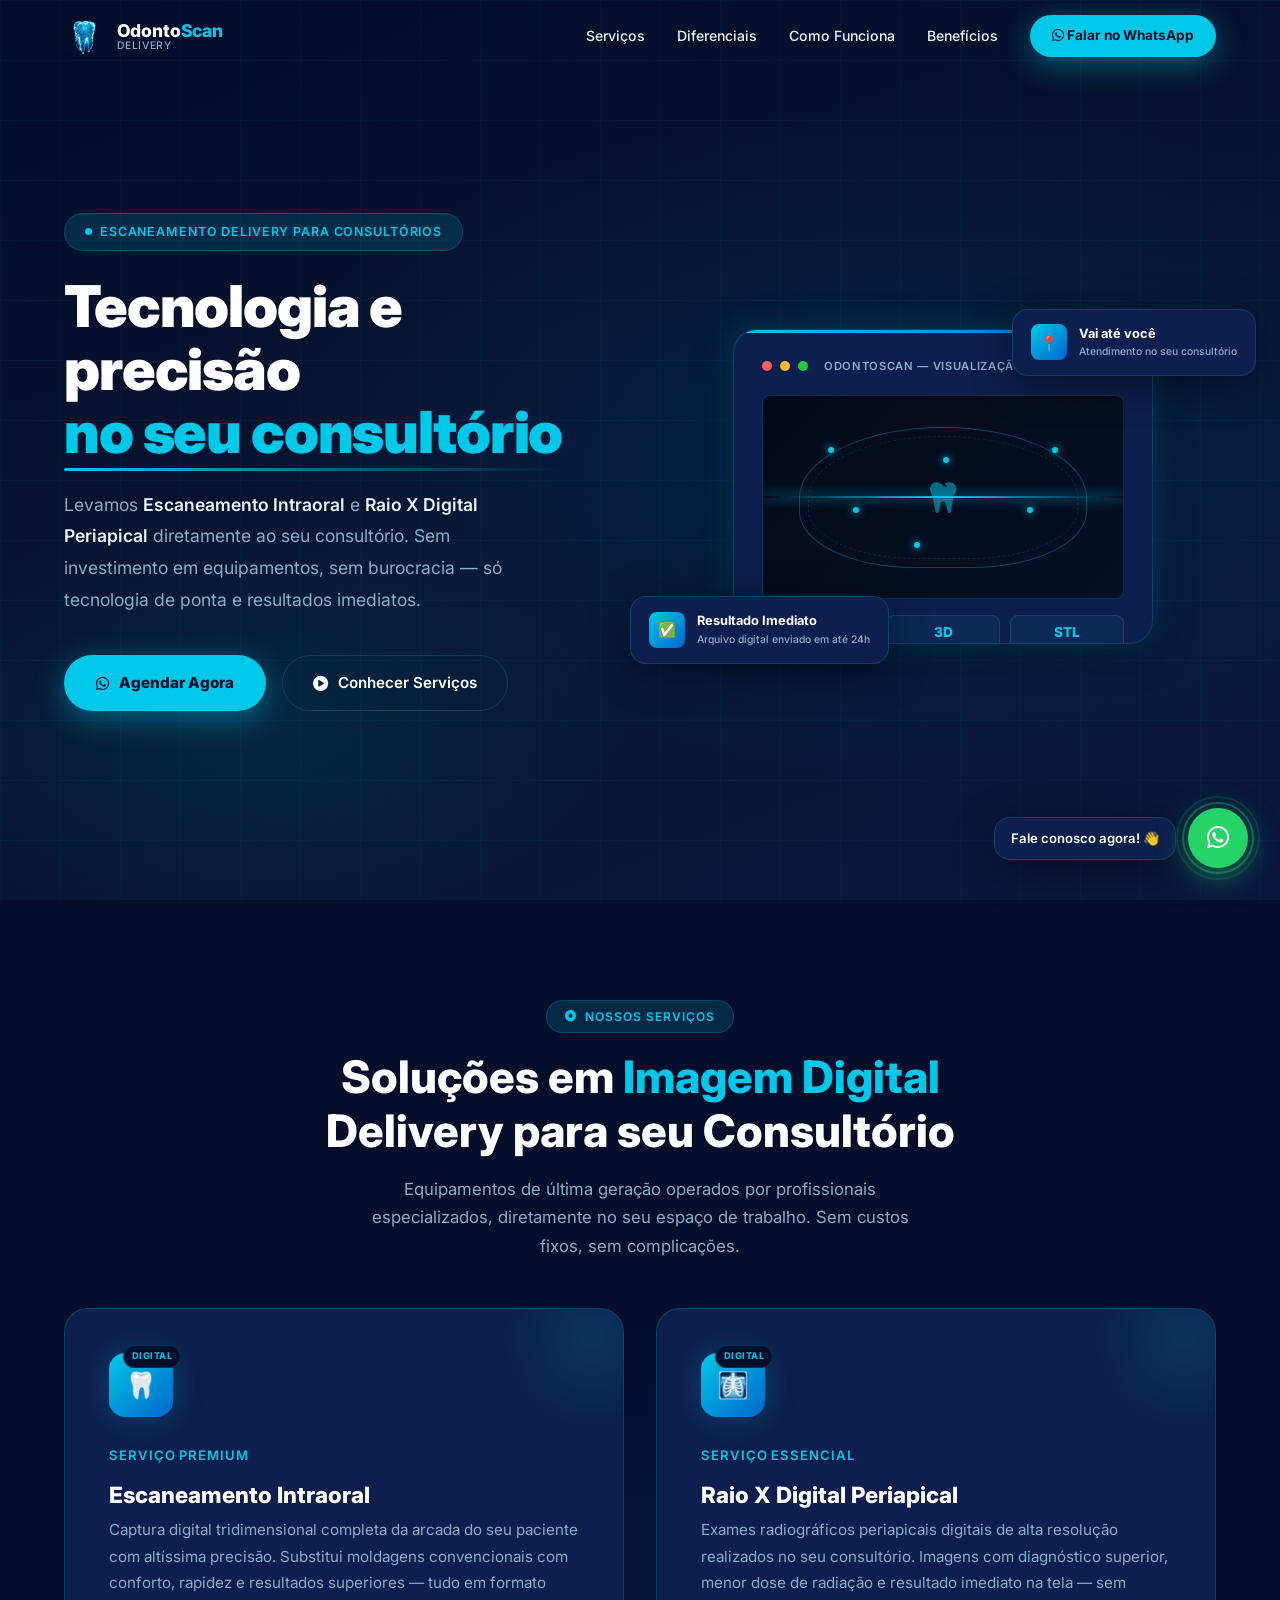
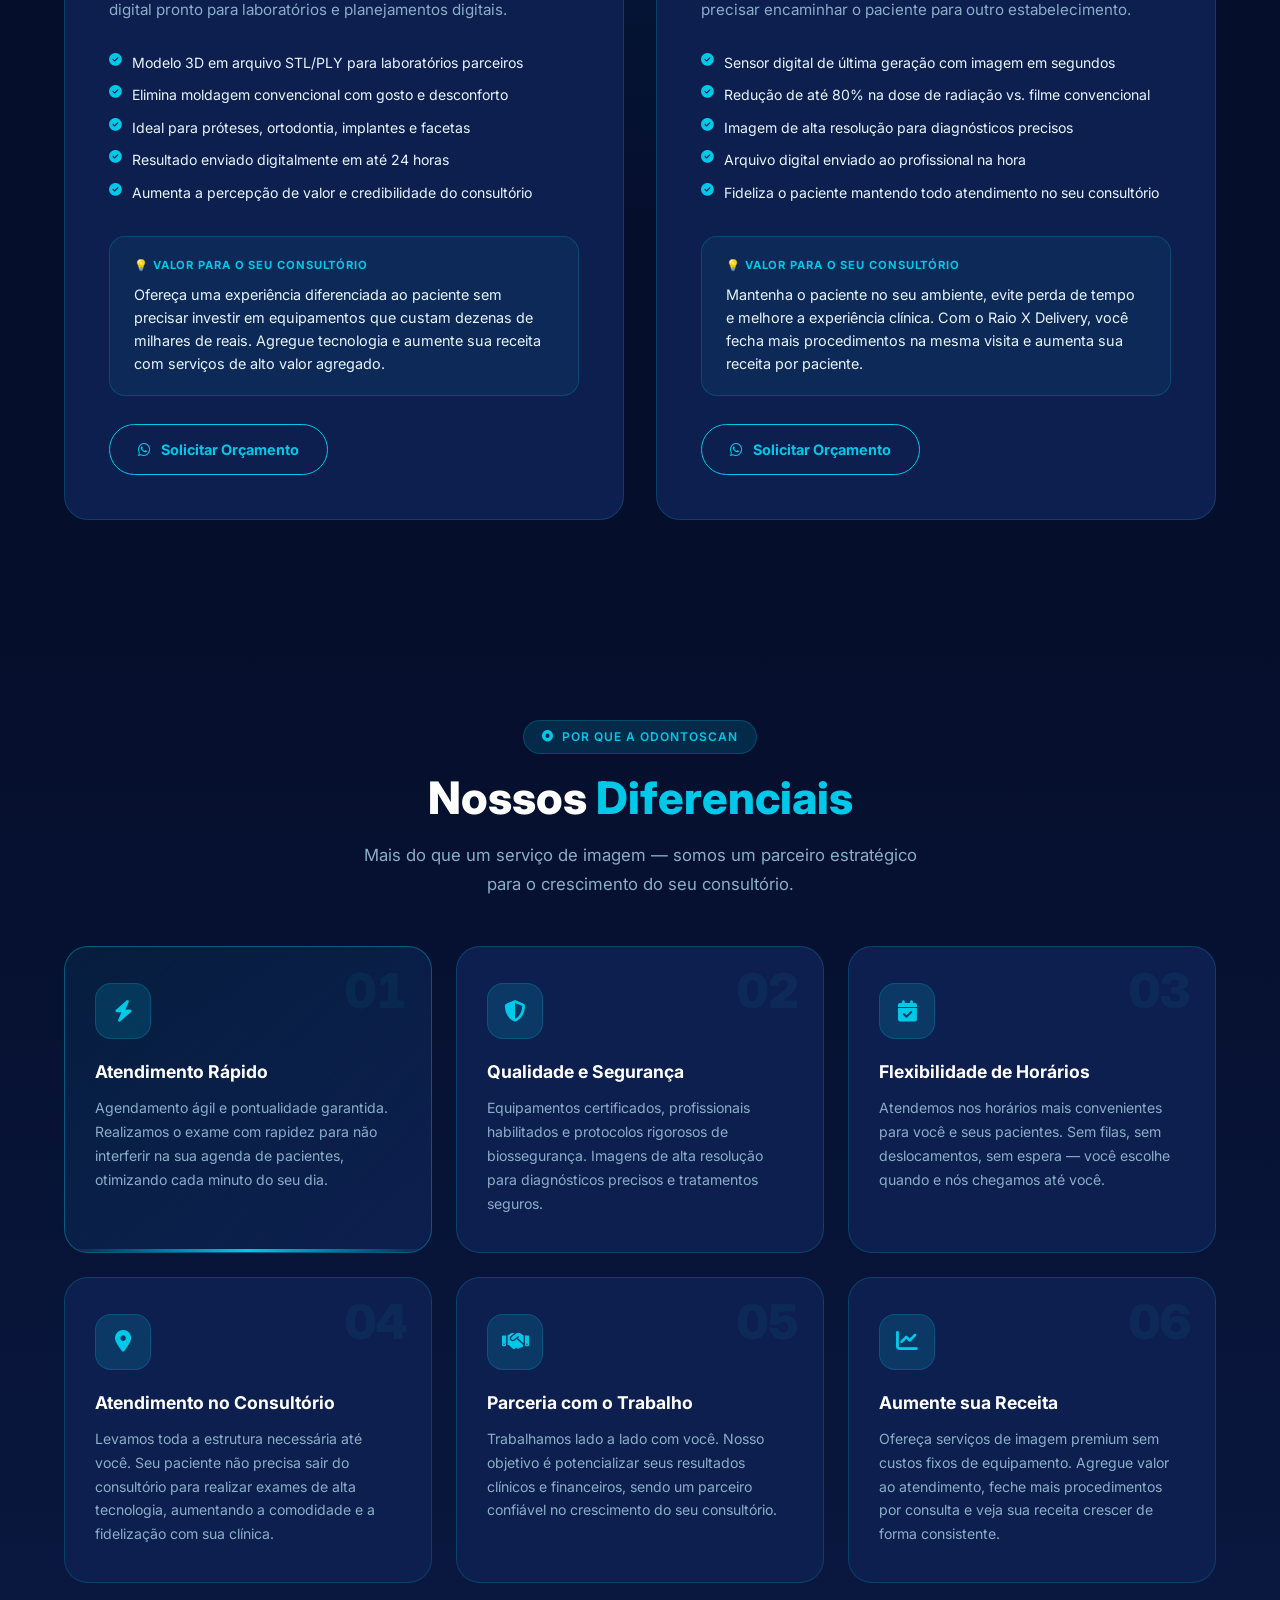
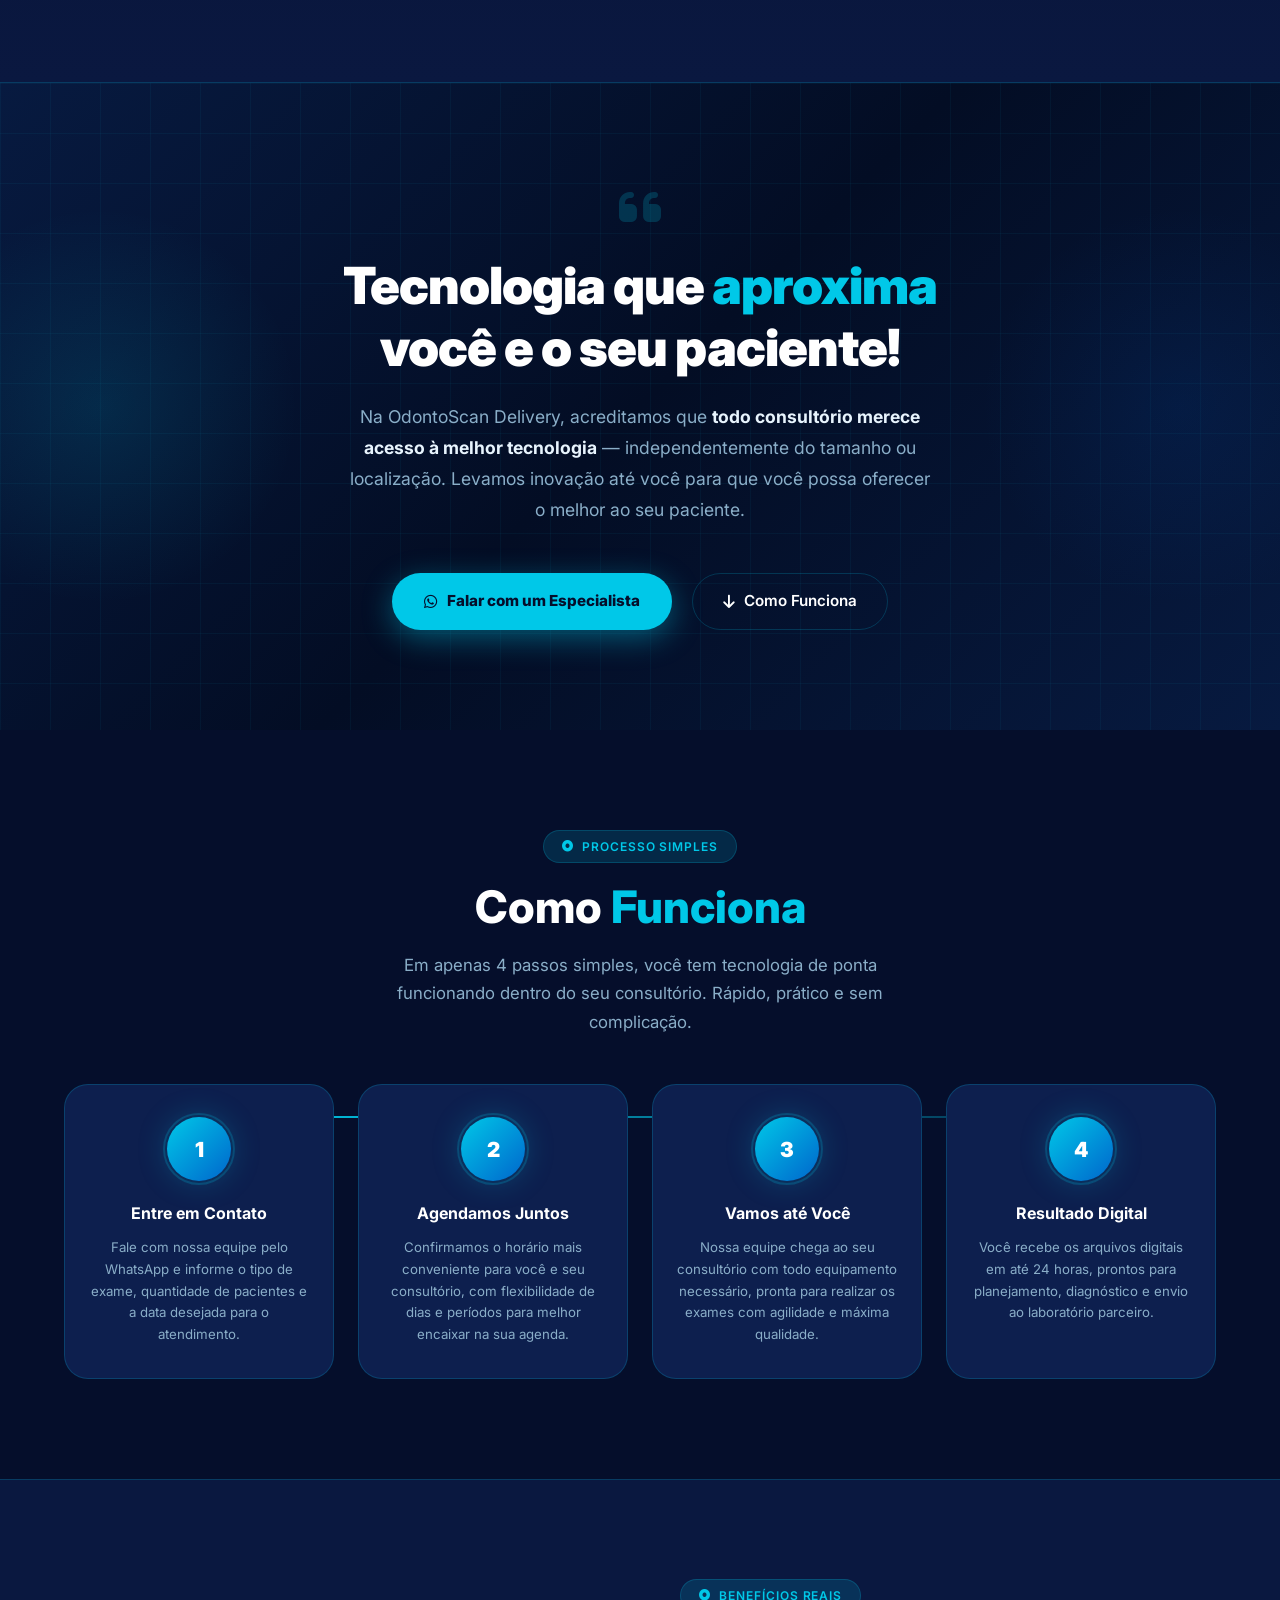
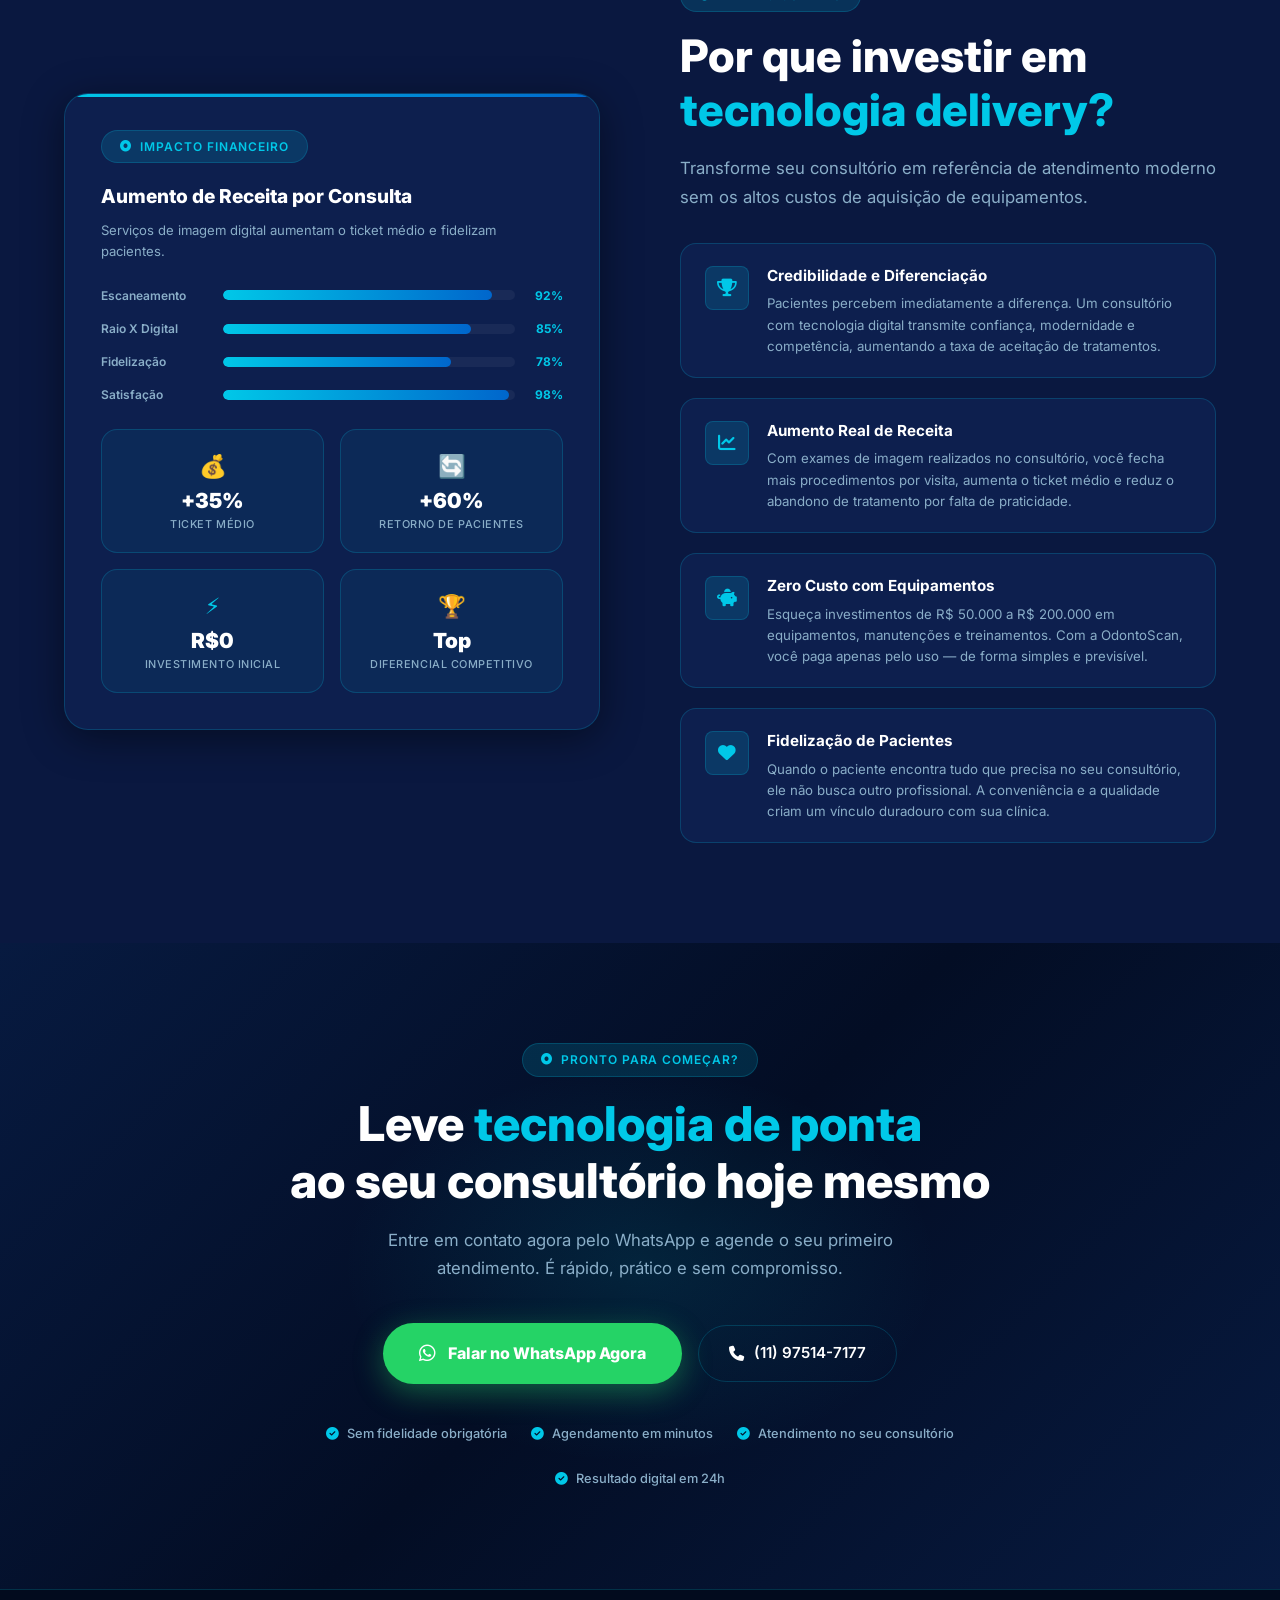
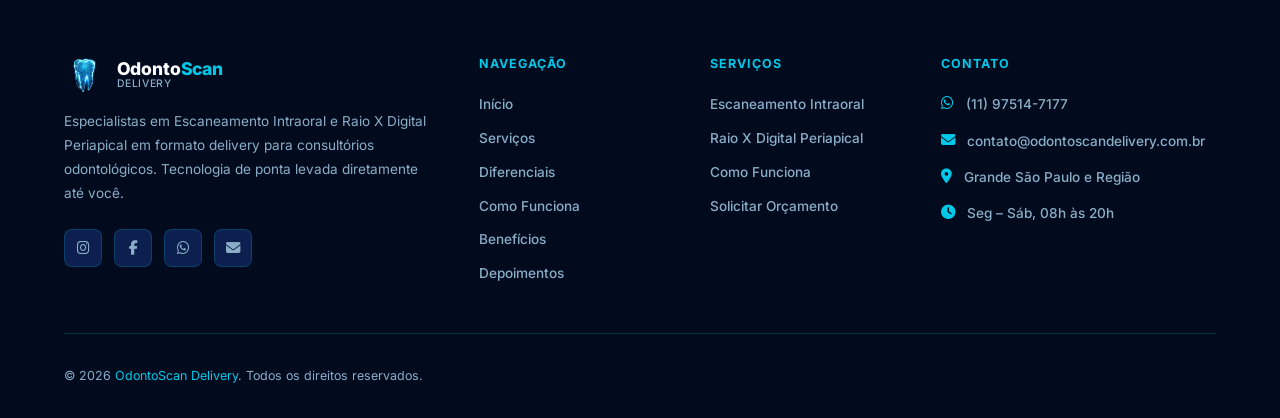
==== index.html @ 1ef4c6f5 "Renomeando arquivo para index.html" ====
<!DOCTYPE html>
<html lang="pt-BR">
<head>
  <meta charset="UTF-8" />
  <meta name="viewport" content="width=device-width, initial-scale=1.0" />
  <title>OdontoScan Delivery | Escaneamento Intraoral & Raio X Digital</title>
  <meta name="description" content="Tecnologia de escaneamento intraoral e raio X digital periapical delivery para consultórios odontológicos. Qualidade, precisão e agilidade no seu consultório." />
  <link rel="preconnect" href="https://fonts.googleapis.com" />
  <link rel="preconnect" href="https://fonts.gstatic.com" crossorigin />
  <link href="https://fonts.googleapis.com/css2?family=Inter:wght@300;400;500;600;700;800;900&display=swap" rel="stylesheet" />
  <link rel="stylesheet" href="https://cdnjs.cloudflare.com/ajax/libs/font-awesome/6.5.0/css/all.min.css" />
  <link rel="stylesheet" href="style.css">
</head>
<body>

  <!-- ============================================= -->
  <!-- HEADER                                        -->
  <!-- ============================================= -->
  <header id="header">
    <div class="container">
      <div class="header-inner">
        <a href="#hero" class="logo">
          <!-- <div class="logo-icon">🦷</div> -->
          <div>
            <img src="Dente.png" alt="OdontoScan Delivery Logo" class="logo-site">
          </div>
          <div class="logo-text">
            <span class="logo-name">Odonto<span>Scan</span></span>
            <span class="logo-sub">Delivery</span>
          </div>
        </a>

        <nav>
          <a href="#services">Serviços</a>
          <a href="#diferenciais">Diferenciais</a>
          <a href="#como-funciona">Como Funciona</a>
          <a href="#valor">Benefícios</a>
          <a href="https://wa.me/5511975147177?text=Olá!%20Gostaria%20de%20saber%20mais%20sobre%20os%20serviços%20da%20OdontoScan%20Delivery."
             target="_blank" class="nav-cta">
            <i class="fab fa-whatsapp"></i> Falar no WhatsApp
          </a>
        </nav>

        <button class="hamburger" id="hamburger" aria-label="Menu">
          <span></span><span></span><span></span>
        </button>
      </div>
    </div>

    <div class="mobile-nav" id="mobile-nav">
      <a href="#services" class="mobile-link">Serviços</a>
      <a href="#diferenciais" class="mobile-link">Diferenciais</a>
      <a href="#como-funciona" class="mobile-link">Como Funciona</a>
      <a href="#valor" class="mobile-link">Benefícios</a>
      <a href="https://wa.me/5511975147177?text=Olá!%20Gostaria%20de%20saber%20mais%20sobre%20os%20serviços%20da%20OdontoScan%20Delivery."
         target="_blank" class="nav-cta mobile-link">
        <i class="fab fa-whatsapp"></i> Falar no WhatsApp
      </a>
    </div>
  </header>

  <!-- ============================================= -->
  <!-- HERO                                          -->
  <!-- ============================================= -->
  <section id="hero">
    <div class="hero-bg"></div>
    <div class="hero-grid-overlay"></div>
    <div class="container">
      <div class="hero-content">
        <div class="hero-text">
          <div class="hero-badge">
            <span class="dot"></span>
            Escaneamento Delivery para Consultórios
          </div>
          <h1 class="hero-h1">
            Tecnologia e precisão<br>
            <span class="highlight">no seu consultório</span>
          </h1>
          <p class="hero-desc">
            Levamos <strong>Escaneamento Intraoral</strong> e <strong>Raio X Digital Periapical</strong>
            diretamente ao seu consultório. Sem investimento em equipamentos,
            sem burocracia — só tecnologia de ponta e resultados imediatos.
          </p>
          <div class="hero-actions">
            <a href="https://wa.me/5511975147177?text=Olá!%20Gostaria%20de%20agendar%20um%20atendimento%20OdontoScan%20Delivery."
               target="_blank" class="btn-primary">
              <i class="fab fa-whatsapp"></i> Agendar Agora
            </a>
            <a href="#services" class="btn-outline">
              <i class="fas fa-play-circle"></i> Conhecer Serviços
            </a>
          </div>
          <!-- <div class="hero-stats">
            <div class="stat">
              <span class="stat-num">+500</span>
              <span class="stat-label">Atendimentos realizados</span>
            </div>
            <div class="stat">
              <span class="stat-num">24h</span>
              <span class="stat-label">Resultado digital</span>
            </div>
            <div class="stat">
              <span class="stat-num">100%</span>
              <span class="stat-label">Satisfação garantida</span>
            </div>
          </div> -->
        </div>

        <div class="hero-visual">
          <div class="hero-device">
            <div class="device-header">
              <div class="device-dot"></div>
              <div class="device-dot"></div>
              <div class="device-dot"></div>
              <span class="device-title">OdontoScan — Visualização 3D</span>
            </div>
            <div class="scan-visual">
              <div class="scan-line"></div>
              <div class="scan-arch">
                <i class="fas fa-tooth scan-center-icon"></i>
              </div>
              <div class="scan-points">
                <div class="scan-point"></div>
                <div class="scan-point"></div>
                <div class="scan-point"></div>
                <div class="scan-point"></div>
                <div class="scan-point"></div>
                <div class="scan-point"></div>
              </div>
            </div>
            <div class="device-metrics">
              <div class="metric">
                <div class="metric-val">HD</div>
                <div class="metric-lbl">Resolução</div>
              </div>
              <div class="metric">
                <div class="metric-val">3D</div>
                <div class="metric-lbl">Modelo</div>
              </div>
              <div class="metric">
                <div class="metric-val">STL</div>
                <div class="metric-lbl">Formato</div>
              </div>
            </div>
          </div>

          <div class="hero-float-card card-1">
            <div class="float-icon">✅</div>
            <div class="float-text">
              <span class="float-val">Resultado Imediato</span>
              <span class="float-lbl">Arquivo digital enviado em até 24h</span>
            </div>
          </div>

          <div class="hero-float-card card-2">
            <div class="float-icon">📍</div>
            <div class="float-text">
              <span class="float-val">Vai até você</span>
              <span class="float-lbl">Atendimento no seu consultório</span>
            </div>
          </div>
        </div>
      </div>
    </div>
  </section>

  <!-- ============================================= -->
  <!-- TRUST BAR                                     -->
  <!-- ============================================= -->
  <!-- <section id="trust">
    <div class="container">
      <div class="trust-inner">
        <div class="trust-item">
          <i class="fas fa-shield-halved"></i>
          Tecnologia de Ponta
        </div>
        <div class="trust-divider"></div>
        <div class="trust-item">
          <i class="fas fa-clock"></i>
          Agendamento Flexível
        </div>
        <div class="trust-divider"></div>
        <div class="trust-item">
          <i class="fas fa-map-marker-alt"></i>
          Atendimento no Consultório
        </div>
        <div class="trust-divider"></div>
        <div class="trust-item">
          <i class="fas fa-file-medical"></i>
          Resultado Digital em 24h
        </div>
        <div class="trust-divider"></div>
        <div class="trust-item">
          <i class="fas fa-star"></i>
          +500 Atendimentos Realizados
        </div>
      </div>
    </div>
  </section> -->

  <!-- ============================================= -->
  <!-- SERVICES                                      -->
  <!-- ============================================= -->
  <section id="services">
    <div class="container">
      <div class="services-header fade-up">
        <div class="section-tag"><i class="fas fa-circle-dot"></i> Nossos Serviços</div>
        <h2 class="section-title">Soluções em <span>Imagem Digital</span><br>Delivery para seu Consultório</h2>
        <p class="section-sub">
          Equipamentos de última geração operados por profissionais especializados,
          diretamente no seu espaço de trabalho. Sem custos fixos, sem complicações.
        </p>
      </div>

      <div class="services-grid">

        <!-- Card 1: Escaneamento Intraoral -->
        <div class="service-card fade-up fade-up-delay-1">
          <div class="service-card-glow"></div>
          <div class="service-icon-wrap">
            🦷
            <span class="service-badge">DIGITAL</span>
          </div>
          <div class="service-subtitle">Serviço Premium</div>
          <h3 class="service-title">Escaneamento Intraoral</h3>
          <p class="service-desc">
            Captura digital tridimensional completa da arcada do seu paciente com
            altíssima precisão. Substitui moldagens convencionais com conforto,
            rapidez e resultados superiores — tudo em formato digital pronto para
            laboratórios e planejamentos digitais.
          </p>
          <div class="service-features">
            <div class="service-feature">
              <i class="fas fa-check-circle"></i>
              <span>Modelo 3D em arquivo STL/PLY para laboratórios parceiros</span>
            </div>
            <div class="service-feature">
              <i class="fas fa-check-circle"></i>
              <span>Elimina moldagem convencional com gosto e desconforto</span>
            </div>
            <div class="service-feature">
              <i class="fas fa-check-circle"></i>
              <span>Ideal para próteses, ortodontia, implantes e facetas</span>
            </div>
            <div class="service-feature">
              <i class="fas fa-check-circle"></i>
              <span>Resultado enviado digitalmente em até 24 horas</span>
            </div>
            <div class="service-feature">
              <i class="fas fa-check-circle"></i>
              <span>Aumenta a percepção de valor e credibilidade do consultório</span>
            </div>
          </div>
          <div class="service-value-box">
            <div class="vb-label">💡 Valor para o seu consultório</div>
            <div class="vb-text">
              Ofereça uma experiência diferenciada ao paciente sem precisar investir
              em equipamentos que custam dezenas de milhares de reais. Agregue
              tecnologia e aumente sua receita com serviços de alto valor agregado.
            </div>
          </div>
          <a href="https://wa.me/5511975147177?text=Olá!%20Tenho%20interesse%20no%20Escaneamento%20Intraoral%20Delivery."
             target="_blank" class="service-cta">
            <i class="fab fa-whatsapp"></i> Solicitar Orçamento
          </a>
        </div>

        <!-- Card 2: Raio X Periapical -->
        <div class="service-card fade-up fade-up-delay-2">
          <div class="service-card-glow"></div>
          <div class="service-icon-wrap">
            🩻
            <span class="service-badge">DIGITAL</span>
          </div>
          <div class="service-subtitle">Serviço Essencial</div>
          <h3 class="service-title">Raio X Digital Periapical</h3>
          <p class="service-desc">
            Exames radiográficos periapicais digitais de alta resolução realizados
            no seu consultório. Imagens com diagnóstico superior, menor dose de
            radiação e resultado imediato na tela — sem precisar encaminhar
            o paciente para outro estabelecimento.
          </p>
          <div class="service-features">
            <div class="service-feature">
              <i class="fas fa-check-circle"></i>
              <span>Sensor digital de última geração com imagem em segundos</span>
            </div>
            <div class="service-feature">
              <i class="fas fa-check-circle"></i>
              <span>Redução de até 80% na dose de radiação vs. filme convencional</span>
            </div>
            <div class="service-feature">
              <i class="fas fa-check-circle"></i>
              <span>Imagem de alta resolução para diagnósticos precisos</span>
            </div>
            <div class="service-feature">
              <i class="fas fa-check-circle"></i>
              <span>Arquivo digital enviado ao profissional na hora</span>
            </div>
            <div class="service-feature">
              <i class="fas fa-check-circle"></i>
              <span>Fideliza o paciente mantendo todo atendimento no seu consultório</span>
            </div>
          </div>
          <div class="service-value-box">
            <div class="vb-label">💡 Valor para o seu consultório</div>
            <div class="vb-text">
              Mantenha o paciente no seu ambiente, evite perda de tempo e melhore
              a experiência clínica. Com o Raio X Delivery, você fecha mais
              procedimentos na mesma visita e aumenta sua receita por paciente.
            </div>
          </div>
          <a href="https://wa.me/5511975147177?text=Olá!%20Tenho%20interesse%20no%20Raio%20X%20Digital%20Periapical%20Delivery."
             target="_blank" class="service-cta">
            <i class="fab fa-whatsapp"></i> Solicitar Orçamento
          </a>
        </div>

      </div>
    </div>
  </section>

  <!-- ============================================= -->
  <!-- DIFERENCIAIS                                  -->
  <!-- ============================================= -->
  <section id="diferenciais">
    <div class="container">
      <div class="diff-header fade-up">
        <div class="section-tag"><i class="fas fa-circle-dot"></i> Por que a OdontoScan</div>
        <h2 class="section-title">Nossos <span>Diferenciais</span></h2>
        <p class="section-sub">
          Mais do que um serviço de imagem — somos um parceiro estratégico
          para o crescimento do seu consultório.
        </p>
      </div>

      <div class="diff-grid">

        <div class="diff-card featured fade-up fade-up-delay-1">
          <div class="diff-card-accent"></div>
          <div class="diff-num">01</div>
          <div class="diff-icon-wrap"><i class="fas fa-bolt"></i></div>
          <h3 class="diff-title">Atendimento Rápido</h3>
          <p class="diff-desc">
            Agendamento ágil e pontualidade garantida. Realizamos o exame
            com rapidez para não interferir na sua agenda de pacientes,
            otimizando cada minuto do seu dia.
          </p>
        </div>

        <div class="diff-card fade-up fade-up-delay-2">
          <div class="diff-card-accent"></div>
          <div class="diff-num">02</div>
          <div class="diff-icon-wrap"><i class="fas fa-shield-halved"></i></div>
          <h3 class="diff-title">Qualidade e Segurança</h3>
          <p class="diff-desc">
            Equipamentos certificados, profissionais habilitados e protocolos
            rigorosos de biossegurança. Imagens de alta resolução para
            diagnósticos precisos e tratamentos seguros.
          </p>
        </div>

        <div class="diff-card fade-up fade-up-delay-3">
          <div class="diff-card-accent"></div>
          <div class="diff-num">03</div>
          <div class="diff-icon-wrap"><i class="fas fa-calendar-check"></i></div>
          <h3 class="diff-title">Flexibilidade de Horários</h3>
          <p class="diff-desc">
            Atendemos nos horários mais convenientes para você e seus pacientes.
            Sem filas, sem deslocamentos, sem espera — você escolhe quando
            e nós chegamos até você.
          </p>
        </div>

        <div class="diff-card fade-up fade-up-delay-1">
          <div class="diff-card-accent"></div>
          <div class="diff-num">04</div>
          <div class="diff-icon-wrap"><i class="fas fa-location-dot"></i></div>
          <h3 class="diff-title">Atendimento no Consultório</h3>
          <p class="diff-desc">
 Levamos toda a estrutura necessária até você. Seu paciente não
            precisa sair do consultório para realizar exames de alta tecnologia,
            aumentando a comodidade e a fidelização com sua clínica.
          </p>
        </div>

        <div class="diff-card fade-up fade-up-delay-2">
          <div class="diff-card-accent"></div>
          <div class="diff-num">05</div>
          <div class="diff-icon-wrap"><i class="fas fa-handshake"></i></div>
          <h3 class="diff-title">Parceria com o Trabalho</h3>
          <p class="diff-desc">
            Trabalhamos lado a lado com você. Nosso objetivo é potencializar
            seus resultados clínicos e financeiros, sendo um parceiro confiável
            no crescimento do seu consultório.
          </p>
        </div>

        <div class="diff-card fade-up fade-up-delay-3">
          <div class="diff-card-accent"></div>
          <div class="diff-num">06</div>
          <div class="diff-icon-wrap"><i class="fas fa-chart-line"></i></div>
          <h3 class="diff-title">Aumente sua Receita</h3>
          <p class="diff-desc">
            Ofereça serviços de imagem premium sem custos fixos de equipamento.
            Agregue valor ao atendimento, feche mais procedimentos por consulta
            e veja sua receita crescer de forma consistente.
          </p>
        </div>

      </div>
    </div>
  </section>

  <!-- ============================================= -->
  <!-- INSTITUCIONAL                                 -->
  <!-- ============================================= -->
  <section id="institucional">
    <div class="inst-bg"></div>
    <div class="inst-grid-lines"></div>
    <div class="inst-glow-left"></div>
    <div class="inst-glow-right"></div>
    <div class="container">
      <div class="inst-content fade-up">
        <i class="fas fa-quote-left inst-quote-icon"></i>
        <h2 class="inst-phrase">
          Tecnologia que <span>aproxima</span><br>
          você e o seu paciente!
        </h2>
        <p class="inst-sub">
          Na OdontoScan Delivery, acreditamos que <strong>todo consultório merece
          acesso à melhor tecnologia</strong> — independentemente do tamanho ou
          localização. Levamos inovação até você para que você possa oferecer
          o melhor ao seu paciente.
        </p>
        <div class="inst-cta-group">
          <a href="https://wa.me/5511975147177?text=Olá!%20Quero%20saber%20mais%20sobre%20a%20OdontoScan%20Delivery."
             target="_blank" class="btn-primary">
            <i class="fab fa-whatsapp"></i> Falar com um Especialista
          </a>
          <a href="#como-funciona" class="btn-outline">
            <i class="fas fa-arrow-down"></i> Como Funciona
          </a>
        </div>
        <!-- <div class="inst-metrics">
          <div class="inst-metric">
            <span class="inst-metric-num" data-count="500">0</span>
            <span class="inst-metric-lbl">Atendimentos<br>Realizados</span>
          </div>
          <div class="inst-divider"></div>
          <div class="inst-metric">
            <span class="inst-metric-num" data-count="100">0</span>
            <span class="inst-metric-lbl">Consultórios<br>Atendidos</span>
          </div>
          <div class="inst-divider"></div>
          <div class="inst-metric">
            <span class="inst-metric-num" data-count="24">0</span>
            <span class="inst-metric-lbl">Horas para<br>Resultado Digital</span>
          </div>
          <div class="inst-divider"></div>
          <div class="inst-metric">
            <span class="inst-metric-num" data-count="98">0</span>
            <span class="inst-metric-lbl">% de Satisfação<br>dos Clientes</span>
          </div>
        </div> -->
      </div>
    </div>
  </section>

  <!-- ============================================= -->
  <!-- COMO FUNCIONA                                 -->
  <!-- ============================================= -->
  <section id="como-funciona">
    <div class="container">
      <div class="how-header fade-up">
        <div class="section-tag"><i class="fas fa-circle-dot"></i> Processo Simples</div>
        <h2 class="section-title">Como <span>Funciona</span></h2>
        <p class="section-sub">
          Em apenas 4 passos simples, você tem tecnologia de ponta
          funcionando dentro do seu consultório. Rápido, prático e sem complicação.
        </p>
      </div>

      <div class="how-steps">

        <div class="step-card fade-up fade-up-delay-1">
          <div class="step-num">1</div>
          <h3 class="step-title">Entre em Contato</h3>
          <p class="step-desc">
            Fale com nossa equipe pelo WhatsApp e informe o tipo de exame,
            quantidade de pacientes e a data desejada para o atendimento.
          </p>
        </div>

        <div class="step-card fade-up fade-up-delay-2">
          <div class="step-num">2</div>
          <h3 class="step-title">Agendamos Juntos</h3>
          <p class="step-desc">
            Confirmamos o horário mais conveniente para você e seu consultório,
            com flexibilidade de dias e períodos para melhor encaixar na sua agenda.
          </p>
        </div>

        <div class="step-card fade-up fade-up-delay-3">
          <div class="step-num">3</div>
          <h3 class="step-title">Vamos até Você</h3>
          <p class="step-desc">
            Nossa equipe chega ao seu consultório com todo equipamento necessário,
            pronta para realizar os exames com agilidade e máxima qualidade.
          </p>
        </div>

        <div class="step-card fade-up fade-up-delay-4">
          <div class="step-num">4</div>
          <h3 class="step-title">Resultado Digital</h3>
          <p class="step-desc">
            Você recebe os arquivos digitais em até 24 horas, prontos para
            planejamento, diagnóstico e envio ao laboratório parceiro.
          </p>
        </div>

      </div>
    </div>
  </section>

  <!-- ============================================= -->
  <!-- VALOR / BENEFÍCIOS                            -->
  <!-- ============================================= -->
  <section id="valor">
    <div class="container">
      <div class="valor-inner">

        <div class="valor-visual fade-up">
          <div class="valor-card-main">
            <div class="section-tag"><i class="fas fa-circle-dot"></i> Impacto Financeiro</div>
            <h3 style="font-size:1.2rem; font-weight:800; margin-bottom:8px;">
              Aumento de Receita por Consulta
            </h3>
            <p style="font-size:.82rem; color:var(--clr-muted); margin-bottom:24px;">
              Serviços de imagem digital aumentam o ticket médio e fidelizam pacientes.
            </p>
            <div class="revenue-chart">
              <div class="chart-row">
                <span class="chart-label">Escaneamento</span>
                <div class="chart-bar-wrap">
                  <div class="chart-bar" style="width:92%"></div>
                </div>
                <span class="chart-pct">92%</span>
              </div>
              <div class="chart-row">
                <span class="chart-label">Raio X Digital</span>
                <div class="chart-bar-wrap">
                  <div class="chart-bar" style="width:85%"></div>
                </div>
                <span class="chart-pct">85%</span>
              </div>
              <div class="chart-row">
                <span class="chart-label">Fidelização</span>
                <div class="chart-bar-wrap">
                  <div class="chart-bar" style="width:78%"></div>
                </div>
                <span class="chart-pct">78%</span>
              </div>
              <div class="chart-row">
                <span class="chart-label">Satisfação</span>
                <div class="chart-bar-wrap">
                  <div class="chart-bar" style="width:98%"></div>
                </div>
                <span class="chart-pct">98%</span>
              </div>
            </div>
            <div class="valor-mini-cards">
              <div class="valor-mini">
                <div class="valor-mini-icon">💰</div>
                <div class="valor-mini-val">+35%</div>
                <div class="valor-mini-lbl">Ticket Médio</div>
              </div>
              <div class="valor-mini">
                <div class="valor-mini-icon">🔄</div>
                <div class="valor-mini-val">+60%</div>
                <div class="valor-mini-lbl">Retorno de Pacientes</div>
              </div>
              <div class="valor-mini">
                <div class="valor-mini-icon">⚡</div>
                <div class="valor-mini-val">R$0</div>
                <div class="valor-mini-lbl">Investimento Inicial</div>
              </div>
              <div class="valor-mini">
                <div class="valor-mini-icon">🏆</div>
                <div class="valor-mini-val">Top</div>
                <div class="valor-mini-lbl">Diferencial Competitivo</div>
              </div>
            </div>
          </div>
        </div>

        <div class="fade-up fade-up-delay-2">
          <div class="section-tag"><i class="fas fa-circle-dot"></i> Benefícios Reais</div>
          <h2 class="section-title">Por que investir em<br><span>tecnologia delivery?</span></h2>
          <p class="section-sub" style="margin-bottom:32px;">
            Transforme seu consultório em referência de atendimento moderno
            sem os altos custos de aquisição de equipamentos.
          </p>
          <div class="valor-list">

            <div class="valor-item">
              <div class="valor-item-icon">
                <i class="fas fa-trophy"></i>
              </div>
              <div class="valor-item-body">
                <h4 class="valor-item-title">Credibilidade e Diferenciação</h4>
                <p class="valor-item-desc">
                  Pacientes percebem imediatamente a diferença. Um consultório com
                  tecnologia digital transmite confiança, modernidade e competência,
                  aumentando a taxa de aceitação de tratamentos.
                </p>
              </div>
            </div>

            <div class="valor-item">
              <div class="valor-item-icon">
                <i class="fas fa-chart-line"></i>
              </div>
              <div class="valor-item-body">
                <h4 class="valor-item-title">Aumento Real de Receita</h4>
                <p class="valor-item-desc">
                  Com exames de imagem realizados no consultório, você fecha mais
                  procedimentos por visita, aumenta o ticket médio e reduz o
                  abandono de tratamento por falta de praticidade.
                </p>
              </div>
            </div>

            <div class="valor-item">
              <div class="valor-item-icon">
                <i class="fas fa-piggy-bank"></i>
              </div>
              <div class="valor-item-body">
                <h4 class="valor-item-title">Zero Custo com Equipamentos</h4>
                <p class="valor-item-desc">
                  Esqueça investimentos de R$ 50.000 a R$ 200.000 em equipamentos,
                  manutenções e treinamentos. Com a OdontoScan, você paga apenas
                  pelo uso — de forma simples e previsível.
                </p>
              </div>
            </div>

            <div class="valor-item">
              <div class="valor-item-icon">
                <i class="fas fa-heart"></i>
              </div>
              <div class="valor-item-body">
                <h4 class="valor-item-title">Fidelização de Pacientes</h4>
                <p class="valor-item-desc">
                  Quando o paciente encontra tudo que precisa no seu consultório,
                  ele não busca outro profissional. A conveniência e a qualidade
                  criam um vínculo duradouro com sua clínica.
                </p>
              </div>
            </div>

          </div>
        </div>

      </div>
    </div>
  </section>

  <!-- ============================================= -->
  <!-- DEPOIMENTOS                                   -->
  <!-- ============================================= -->
  <!-- <section id="depoimentos">
    <div class="container">
      <div class="test-header fade-up">
        <div class="section-tag"><i class="fas fa-circle-dot"></i> Depoimentos</div>
        <h2 class="section-title">O que dizem nossos <span>parceiros</span></h2>
        <p class="section-sub">
          Dentistas que já transformaram seus consultórios com a OdontoScan Delivery.
        </p>
      </div>

      <div class="test-grid">

        <div class="test-card fade-up fade-up-delay-1">
          <div class="test-stars">
            <i class="fas fa-star"></i><i class="fas fa-star"></i>
            <i class="fas fa-star"></i><i class="fas fa-star"></i>
            <i class="fas fa-star"></i>
          </div>
          <p class="test-quote">
            "Meus pacientes ficaram impressionados com o escaneamento intraoral
            na primeira sessão. Fechei mais três orçamentos de prótese no mesmo dia.
            A OdontoScan agregou muito ao meu consultório sem eu precisar investir nada."
          </p>
          <div class="test-author">
            <div class="test-avatar" data-initials="DM">DM</div>
            <div class="test-author-info">
              <div class="test-author-name">Dra. Marina Costa</div>
              <div class="test-author-role">Clínica Geral e Prótese — São Paulo, SP</div>
            </div>
          </div>
        </div>

        <div class="test-card fade-up fade-up-delay-2">
          <div class="test-stars">
            <i class="fas fa-star"></i><i class="fas fa-star"></i>
            <i class="fas fa-star"></i><i class="fas fa-star"></i>
            <i class="fas fa-star"></i>
 </div>
          <p class="test-quote">
            "O Raio X Digital Periapical delivery foi um divisor de águas. Antes
            eu perdia pacientes que não queriam ir até a clínica radiológica.
            Agora faço tudo aqui, na hora, e o resultado chega em minutos.
            Serviço impecável e equipe muito profissional."
          </p>
          <div class="test-author">
            <div class="test-avatar" data-initials="RF">RF</div>
            <div class="test-author-info">
              <div class="test-author-name">Dr. Ricardo Fonseca</div>
              <div class="test-author-role">Endodontia e Implantodontia — Guarulhos, SP</div>
            </div>
          </div>
        </div>

        <div class="test-card fade-up fade-up-delay-3">
          <div class="test-stars">
            <i class="fas fa-star"></i><i class="fas fa-star"></i>
            <i class="fas fa-star"></i><i class="fas fa-star"></i>
            <i class="fas fa-star"></i>
          </div>
          <p class="test-quote">
            "Indico para todos os colegas. A flexibilidade de horário é incrível
            — eles se adaptam completamente à minha agenda. A qualidade das
            imagens é excelente e o atendimento é sempre pontual e profissional.
            Parceria que recomendo sem hesitar."
          </p>
          <div class="test-author">
            <div class="test-avatar" data-initials="AS">AS</div>
            <div class="test-author-info">
              <div class="test-author-name">Dra. Ana Souza</div>
              <div class="test-author-role">Ortodontia — Santo André, SP</div>
            </div>
          </div>
        </div>

      </div>
    </div>
  </section> -->

  <!-- ============================================= -->
  <!-- CTA FINAL                                     -->
  <!-- ============================================= -->
  <section id="cta-final">
    <div class="cta-bg"></div>
    <div class="cta-glow"></div>
    <div class="container">
      <div class="cta-inner fade-up">
        <div class="section-tag" style="justify-content:center;">
          <i class="fas fa-circle-dot"></i> Pronto para começar?
        </div>
        <h2 class="section-title">
          Leve <span>tecnologia de ponta</span><br>
          ao seu consultório hoje mesmo
        </h2>
        <p class="section-sub">
          Entre em contato agora pelo WhatsApp e agende o seu primeiro
          atendimento. É rápido, prático e sem compromisso.
        </p>
        <div class="cta-buttons">
          <a href="https://wa.me/5511975147177?text=Olá!%20Quero%20agendar%20um%20atendimento%20OdontoScan%20Delivery%20para%20meu%20consultório."
             target="_blank" class="btn-whatsapp">
            <i class="fab fa-whatsapp"></i>
            Falar no WhatsApp Agora
          </a>
          <a href="tel:+5511975147177" class="btn-outline">
            <i class="fas fa-phone"></i>
            (11) 97514-7177
          </a>
        </div>
        <div class="cta-trust">
          <div class="cta-trust-item">
            <i class="fas fa-check-circle"></i> Sem fidelidade obrigatória
          </div>
          <div class="cta-trust-item">
            <i class="fas fa-check-circle"></i> Agendamento em minutos
          </div>
          <div class="cta-trust-item">
            <i class="fas fa-check-circle"></i> Atendimento no seu consultório
          </div>
          <div class="cta-trust-item">
            <i class="fas fa-check-circle"></i> Resultado digital em 24h
          </div>
        </div>
      </div>
    </div>
  </section>

  <!-- ============================================= -->
  <!-- FOOTER                                        -->
  <!-- ============================================= -->
  <footer id="footer">
    <div class="container">
      <div class="footer-grid">

        <div class="footer-brand">
          <a href="#hero" class="logo footer-brand__logo">
            <!-- <div class="logo-icon">🦷</div> -->
            <div>
              <img src="Dente.png" alt="OdontoScan Delivery Logo" class="logo-site">
            </div>
            <div class="logo-text">
              <span class="logo-name">Odonto<span>Scan</span></span>
              <span class="logo-sub">Delivery</span>
            </div>
          </a>
          <p class="footer-brand-desc">
            Especialistas em Escaneamento Intraoral e Raio X Digital Periapical
            em formato delivery para consultórios odontológicos. Tecnologia de
            ponta levada diretamente até você.
          </p>
          <div class="footer-socials">
            <a href="#" class="social-btn" aria-label="Instagram">
              <i class="fab fa-instagram"></i>
            </a>
            <a href="#" class="social-btn" aria-label="Facebook">
              <i class="fab fa-facebook-f"></i>
            </a>
            <a href="https://wa.me/5511975147177" target="_blank"
               class="social-btn" aria-label="WhatsApp">
              <i class="fab fa-whatsapp"></i>
            </a>
            <a href="mailto:contato@odontoscandelivery.com.br"
               class="social-btn" aria-label="E-mail">
              <i class="fas fa-envelope"></i>
            </a>
          </div>
        </div>

        <div>
          <h4 class="footer-col-title">Navegação</h4>
          <div class="footer-links">
            <a href="#hero">Início</a>
            <a href="#services">Serviços</a>
            <a href="#diferenciais">Diferenciais</a>
            <a href="#como-funciona">Como Funciona</a>
            <a href="#valor">Benefícios</a>
            <a href="#depoimentos">Depoimentos</a>
          </div>
        </div>

        <div>
          <h4 class="footer-col-title">Serviços</h4>
          <div class="footer-links">
            <a href="#services">Escaneamento Intraoral</a>
            <a href="#services">Raio X Digital Periapical</a>
            <a href="#como-funciona">Como Funciona</a>
            <a href="#cta-final">Solicitar Orçamento</a>
          </div>
        </div>

        <div>
          <h4 class="footer-col-title">Contato</h4>
          <div class="footer-contact-list">
            <div class="footer-contact-item">
              <i class="fab fa-whatsapp"></i>
              <a href="https://wa.me/5511975147177" target="_blank">
                (11) 97514-7177
              </a>
            </div>
            <div class="footer-contact-item">
              <i class="fas fa-envelope"></i>
              <a href="mailto:contato@odontoscandelivery.com.br">
                contato@odontoscandelivery.com.br
              </a>
            </div>
            <div class="footer-contact-item">
              <i class="fas fa-map-marker-alt"></i>
              <span>Grande São Paulo e Região</span>
            </div>
            <div class="footer-contact-item">
              <i class="fas fa-clock"></i>
              <span>Seg – Sáb, 08h às 20h</span>
            </div>
          </div>
        </div>

      </div>

      <div class="footer-bottom">
        <p class="footer-copy">
          © 2026 <span>OdontoScan Delivery</span>. Todos os direitos reservados.
        </p>
        <!-- <div class="footer-bottom-links">
          <a href="#">Política de Privacidade</a>
          <a href="#">Termos de Uso</a>
        </div> -->
      </div>
    </div>
  </footer>

  <!-- ============================================= -->
  <!-- WHATSAPP FLOAT                                -->
  <!-- ============================================= -->
  <div class="whatsapp-float" id="whatsapp-float">
    <div class="whatsapp-tooltip" id="wa-tooltip">
      Fale conosco agora! 👋
    </div>
    <a href="https://wa.me/5511975147177?text=Olá!%20Gostaria%20de%20saber%20mais%20sobre%20a%20OdontoScan%20Delivery."
       target="_blank" class="whatsapp-btn" aria-label="WhatsApp">
      <i class="fab fa-whatsapp"></i>
    </a>
  </div>

  <!-- ============================================= -->
  <!-- SCROLL TO TOP                                 -->
  <!-- ============================================= -->
  <a href="#hero" class="scroll-top" id="scroll-top" aria-label="Voltar ao topo">
    <i class="fas fa-chevron-up"></i>
  </a>

<script src="script.js"></script>
</body>
</html>
---- style.css ----
/* =============================================
       DESIGN TOKENS & RESET
    ============================================= */
    :root {
      --clr-navy:       #050e2b;
      --clr-navy-mid:   #0a1840;
      --clr-navy-card:  #0d1f4e;
      --clr-cyan:       #00c8e8;
      --clr-cyan-glow:  #00e5ff;
      --clr-cyan-dim:   rgba(0,200,232,.15);
      --clr-blue-mid:   #1a3a6b;
      --clr-white:      #ffffff;
      --clr-off-white:  #e8f4fd;
      --clr-muted:      #8aaec8;
      --clr-border:     rgba(0,200,232,.2);

      --ff-base: 'Inter', system-ui, sans-serif;

      --radius-sm:  8px;
      --radius-md:  16px;
      --radius-lg:  24px;
      --radius-xl:  40px;

      --shadow-card: 0 8px 40px rgba(0,0,0,.45);
      --shadow-cyan: 0 0 30px rgba(0,200,232,.25);
      --shadow-btn:  0 8px 30px rgba(0,200,232,.4);

      --transition: .3s cubic-bezier(.4,0,.2,1);
      --max-w: 1200px;
    }

    *, *::before, *::after { box-sizing: border-box; margin: 0; padding: 0; }

    html { scroll-behavior: smooth; }

    body {
      font-family: var(--ff-base);
      background: var(--clr-navy);
      color: var(--clr-white);
      line-height: 1.6;
      overflow-x: hidden;
    }

    img { max-width: 100%; display: block; }
    a   { text-decoration: none; color: inherit; }
    ul  { list-style: none; }

    .container {
      width: 90%;
      max-width: var(--max-w);
      margin-inline: auto;
    }

    .section-tag {
      display: inline-flex;
      align-items: center;
      gap: 8px;
      background: var(--clr-cyan-dim);
      border: 1px solid var(--clr-border);
      border-radius: 999px;
      padding: 6px 18px;
      font-size: .75rem;
      font-weight: 600;
      letter-spacing: .08em;
      text-transform: uppercase;
      color: var(--clr-cyan);
      margin-bottom: 18px;
    }

    .section-tag i { font-size: .7rem; }

    .section-title {
      font-size: clamp(1.8rem, 4vw, 2.8rem);
      font-weight: 800;
      line-height: 1.2;
      margin-bottom: 16px;
    }

    .section-title span { color: var(--clr-cyan); }

    .section-sub {
      font-size: 1.05rem;
      color: var(--clr-muted);
      max-width: 560px;
      margin-bottom: 48px;
      line-height: 1.7;
    }

    /* =============================================
       HEADER
    ============================================= */
    #header {
      position: fixed;
      top: 0; left: 0; right: 0;
      z-index: 1000;
      padding: 0;
      transition: background var(--transition), box-shadow var(--transition);
    }

    #header.scrolled {
      background: rgba(5,14,43,.95);
      backdrop-filter: blur(12px);
      box-shadow: 0 2px 24px rgba(0,0,0,.5);
    }

    .header-inner {
      display: flex;
      align-items: center;
      justify-content: space-between;
      height: 72px;
    }

    .logo-site {
      max-width: 110px; /* Ajuste o tamanho conforme necessário */
      height: 40px;
      /* display: block; */
      /* Faz com que o fundo branco da imagem desapareça no fundo da página */
      /* mix-blend-mode: multiply;  */
      background-color: transparent;
      border-radius: 8px;
    }


    .logo {
      display: flex;
      align-items: center;
      gap: 12px;
    }
    
    .logo-icon {
      width: 44px; height: 44px;
      background: linear-gradient(135deg, var(--clr-cyan), #0066cc);
      border-radius: var(--radius-sm);
      display: flex; align-items: center; justify-content: center;
      font-size: 1.3rem;
      box-shadow: var(--shadow-cyan);
      flex-shrink: 0;
    }

    .logo-text { display: flex; flex-direction: column; line-height: 1.1; }
    .logo-name  { font-size: 1.1rem; font-weight: 800; letter-spacing: -.01em; }
    .logo-name span { color: var(--clr-cyan); }
    .logo-sub   { font-size: .65rem; font-weight: 500; color: var(--clr-muted); letter-spacing: .06em; text-transform: uppercase; }

    nav { display: flex; align-items: center; gap: 32px; }

    nav a {
      font-size: .88rem;
      font-weight: 500;
      color: var(--clr-off-white);
      transition: color var(--transition);
      position: relative;
    }

    nav a::after {
      content: '';
      position: absolute;
      bottom: -4px; left: 0;
      width: 0; height: 2px;
      background: var(--clr-cyan);
      transition: width var(--transition);
      border-radius: 2px;
    }

    nav a:hover { color: var(--clr-cyan); }
    nav a:hover::after { width: 100%; }

    .nav-cta {
      background: var(--clr-cyan);
      color: var(--clr-navy) !important;
      padding: 10px 22px;
      border-radius: 999px;
      font-weight: 700 !important;
      font-size: .85rem !important;
      transition: transform var(--transition), box-shadow var(--transition) !important;
      box-shadow: var(--shadow-btn);
    }

    .nav-cta::after { display: none !important; }
    .nav-cta:hover { transform: translateY(-2px); box-shadow: 0 12px 36px rgba(0,200,232,.55) !important; }

    .hamburger {
      display: none;
      flex-direction: column;
      gap: 5px;
      cursor: pointer;
      padding: 8px;
      background: none; border: none;
    }

    .hamburger span {
      display: block;
      width: 24px; height: 2px;
      background: var(--clr-white);
      border-radius: 2px;
      transition: var(--transition);
    }

    .hamburger.open span:nth-child(1) { transform: translateY(7px) rotate(45deg); }
    .hamburger.open span:nth-child(2) { opacity: 0; }
    .hamburger.open span:nth-child(3) { transform: translateY(-7px) rotate(-45deg); }

    .mobile-nav {
      display: none;
      flex-direction: column;
      gap: 0;
      background: rgba(5,14,43,.98);
      border-top: 1px solid var(--clr-border);
    }

    .mobile-nav.open { display: flex; }

    .mobile-nav a {
      padding: 16px 24px;
      font-size: .95rem;
      font-weight: 500;
      border-bottom: 1px solid var(--clr-border);
      color: var(--clr-off-white);
      transition: background var(--transition), color var(--transition);
    }

    .mobile-nav a:hover { background: var(--clr-cyan-dim); color: var(--clr-cyan); }

    .mobile-nav a.nav-cta {
      margin: 16px 24px;
      border-radius: 999px;
      text-align: center;
      border-bottom: none;
    }

    /* =============================================
       HERO
    ============================================= */
    #hero {
      min-height: 100vh;
      display: flex;
      align-items: center;
      position: relative;
      overflow: hidden;
      padding-top: 72px;
    }

    .hero-bg {
      position: absolute;
      inset: 0;
      background:
        radial-gradient(ellipse 80% 60% at 70% 50%, rgba(0,100,180,.18) 0%, transparent 65%),
        radial-gradient(ellipse 50% 40% at 20% 80%, rgba(0,200,232,.1) 0%, transparent 60%),
        linear-gradient(160deg, var(--clr-navy) 0%, #071530 60%, var(--clr-navy-mid) 100%);
    }

    .hero-grid-overlay {
      position: absolute;
      inset: 0;
      background-image:
        linear-gradient(rgba(0,200,232,.04) 1px, transparent 1px),
        linear-gradient(90deg, rgba(0,200,232,.04) 1px, transparent 1px);
      background-size: 60px 60px;
    }

    .hero-content {
      position: relative;
      z-index: 2;
      display: grid;
      grid-template-columns: 1fr 1fr;
      gap: 60px;
      align-items: center;
      padding: 80px 0;
    }

    .hero-badge {
      display: inline-flex;
      align-items: center;
      gap: 8px;
      background: var(--clr-cyan-dim);
      border: 1px solid var(--clr-border);
      border-radius: 999px;
      padding: 8px 20px;
      font-size: .78rem;
      font-weight: 600;
      color: var(--clr-cyan);
      letter-spacing: .07em;
      text-transform: uppercase;
      margin-bottom: 24px;
    }

    .hero-badge .dot {
      width: 7px; height: 7px;
      background: var(--clr-cyan);
      border-radius: 50%;
      animation: pulse 2s infinite;
    }

    @keyframes pulse {
      0%, 100% { opacity: 1; transform: scale(1); }
      50%       { opacity: .4; transform: scale(.7); }
    }

    .hero-h1 {
      font-size: clamp(2.2rem, 5vw, 3.6rem);
      font-weight: 900;
      line-height: 1.1;
      letter-spacing: -.02em;
      margin-bottom: 24px;
    }

    .hero-h1 .highlight {
      color: var(--clr-cyan);
      position: relative;
      display: inline;
    }

    .hero-h1 .highlight::after {
      content: '';
      position: absolute;
      bottom: -4px; left: 0; right: 0;
      height: 3px;
      background: linear-gradient(90deg, var(--clr-cyan), transparent);
      border-radius: 2px;
    }

    .hero-desc {
      font-size: 1.1rem;
      color: var(--clr-muted);
      line-height: 1.8;
      margin-bottom: 40px;
      max-width: 480px;
    }

    .hero-desc strong { color: var(--clr-off-white); font-weight: 600; }

    .hero-actions {
      display: flex;
      gap: 16px;
      flex-wrap: wrap;
      margin-bottom: 48px;
    }

    .btn-primary {
      display: inline-flex;
      align-items: center;
      gap: 10px;
      background: var(--clr-cyan);
      color: var(--clr-navy);
      font-weight: 800;
      font-size: .95rem;
      padding: 16px 32px;
      border-radius: 999px;
      box-shadow: var(--shadow-btn);
      transition: transform var(--transition), box-shadow var(--transition);
    }

    .btn-primary:hover { transform: translateY(-3px); box-shadow: 0 16px 40px rgba(0,200,232,.55); }

    .btn-outline {
      display: inline-flex;
      align-items: center;
      gap: 10px;
      background: transparent;
      color: var(--clr-white);
      font-weight: 600;
      font-size: .95rem;
      padding: 15px 30px;
      border-radius: 999px;
      border: 1.5px solid var(--clr-border);
      transition: border-color var(--transition), background var(--transition), transform var(--transition);
    }

    .btn-outline:hover {
      border-color: var(--clr-cyan);
      background: var(--clr-cyan-dim);
      transform: translateY(-3px);
    }

    .hero-stats {
      display: flex;
      gap: 32px;
      flex-wrap: wrap;
    }

    .stat { display: flex; flex-direction: column; }
    .stat-num { font-size: 1.8rem; font-weight: 900; color: var(--clr-cyan); line-height: 1; }
    .stat-label { font-size: .75rem; color: var(--clr-muted); margin-top: 4px; font-weight: 500; }

    /* Hero Visual */
    .hero-visual {
      position: relative;
      display: flex;
      align-items: center;
      justify-content: center;
    }

    .hero-device {
      width: 100%;
      max-width: 420px;
      aspect-ratio: 4/3;
      background: var(--clr-navy-card);
      border: 1px solid var(--clr-border);
      border-radius: var(--radius-lg);
      padding: 28px;
      box-shadow: var(--shadow-card), var(--shadow-cyan);
      position: relative;
      overflow: hidden;
    }

    .hero-device::before {
      content: '';
      position: absolute;

      /* VER ESTE COMANDO ABAIXO */
      inset: absolute;

      top: 0; left: 0; right: 0;
      height: 3px;
      background: linear-gradient(90deg, var(--clr-cyan), #0066cc, var(--clr-cyan));
      background-size: 200%;
      animation: shimmer 3s infinite linear;
    }

    @keyframes shimmer {
      0%   { background-position: 0% 50%; }
      100% { background-position: 200% 50%; }
    }

    .device-header {
      display: flex;
      align-items: center;
      gap: 8px;
      margin-bottom: 20px;
    }

    .device-dot {
      width: 10px; height: 10px;
      border-radius: 50%;
    }

    .device-dot:nth-child(1) { background: #ff5f57; }
    .device-dot:nth-child(2) { background: #febc2e; }
    .device-dot:nth-child(3) { background: #28c840; }

    .device-title {
      font-size: .7rem;
      font-weight: 600;
      color: var(--clr-muted);
      letter-spacing: .06em;
      text-transform: uppercase;
      margin-left: 8px;
    }

    .scan-visual {
      width: 100%;
      aspect-ratio: 16/9;
      background: linear-gradient(135deg, #030a1a, #071025);
      border-radius: var(--radius-sm);
      border: 1px solid var(--clr-border);
      position: relative;
      overflow: hidden;
      display: flex;
      align-items: center;
      justify-content: center;
      margin-bottom: 16px;
    }

    .scan-line {
      position: absolute;
      left: 0; right: 0;
      height: 2px;
      background: linear-gradient(90deg, transparent, var(--clr-cyan), transparent);
      animation: scanMove 2.5s infinite ease-in-out;
      box-shadow: 0 0 12px var(--clr-cyan);
    }

    @keyframes scanMove {
      0%   { top: 10%; opacity: 1; }
      50%  { top: 85%; opacity: .8; }
      100% { top: 10%; opacity: 1; }
    }

    .scan-arch {
      width: 80%;
      height: 70%;
      border: 1.5px solid rgba(0,200,232,.3);
      border-radius: 50% 50% 40% 40%;
      position: relative;
      display: flex;
      align-items: center;
      justify-content: center;
    }

    .scan-arch::before {
      content: '';
      position: absolute;
      inset: 8px;
      border: 1px dashed rgba(0,200,232,.15);
      border-radius: 50% 50% 40% 40%;
    }

    .scan-center-icon {
      font-size: 2.2rem;
      color: rgba(0,200,232,.5);
      animation: breathe 3s infinite ease-in-out;
    }

    @keyframes breathe {
      0%, 100% { opacity: .5; transform: scale(1); }
      50%       { opacity: 1; transform: scale(1.08); }
    }

    .scan-points {
      position: absolute;
      inset: 0;
    }

    .scan-point {
      position: absolute;
      width: 6px; height: 6px;
      background: var(--clr-cyan);
      border-radius: 50%;
      box-shadow: 0 0 8px var(--clr-cyan);
      animation: blink 2s infinite;
    }

    .scan-point:nth-child(1)  { top: 25%; left: 18%; animation-delay: 0s; }
    .scan-point:nth-child(2)  { top: 30%; left: 50%; animation-delay: .4s; }
    .scan-point:nth-child(3)  { top: 25%; right: 18%; animation-delay: .8s; }
    .scan-point:nth-child(4)  { top: 55%; left: 25%; animation-delay: .2s; }
    .scan-point:nth-child(5)  { top: 55%; right: 25%; animation-delay: .6s; }
    .scan-point:nth-child(6)  { top: 72%; left: 42%; animation-delay: 1s; }

    @keyframes blink {
      0%, 100% { opacity: 1; }
      50%       { opacity: .2; }
    }

    .device-metrics {
      display: grid;
      grid-template-columns: repeat(3, 1fr);
      gap: 10px;
    }

    .metric {
      background: rgba(0,200,232,.06);
      border: 1px solid var(--clr-border);
      border-radius: var(--radius-sm);
      padding: 10px;
      text-align: center;
    }

    .metric-val {
      font-size: .85rem;
      font-weight: 800;
      color: var(--clr-cyan);
      line-height: 1;
      margin-bottom: 3px;
    }

    .metric-lbl {
      font-size: .6rem;
      color: var(--clr-muted);
      font-weight: 500;
      text-transform: uppercase;
      letter-spacing: .05em;
    }

    .hero-float-card {
      position: absolute;
      background: var(--clr-navy-card);
      border: 1px solid var(--clr-border);
      border-radius: var(--radius-md);
      padding: 14px 18px;
      box-shadow: var(--shadow-card);
      display: flex;
      align-items: center;
      gap: 12px;
      animation: float 4s ease-in-out infinite;
    }

    .hero-float-card.card-1 {
      bottom: -20px;
      left: -40px;
      animation-delay: 0s;
    }

    .hero-float-card.card-2 {
      top: -20px;
      right: -40px;
      animation-delay: 2s;
    }

    @keyframes float {
      0%, 100% { transform: translateY(0); }
      50%       { transform: translateY(-10px); }
    }

    .float-icon {
      width: 36px; height: 36px;
      background: linear-gradient(135deg, var(--clr-cyan), #0066cc);
      border-radius: var(--radius-sm);
      display: flex; align-items: center; justify-content: center;
      font-size: .9rem;
      flex-shrink: 0;
    }

    .float-text { display: flex; flex-direction: column; }
    .float-val  { font-size: .8rem; font-weight: 700; }
    .float-lbl  { font-size: .65rem; color: var(--clr-muted); font-weight: 500; }

    /* =============================================
       TRUST BAR
    ============================================= */
    #trust {
      background: var(--clr-navy-mid);
      border-top: 1px solid var(--clr-border);
      border-bottom: 1px solid var(--clr-border);
      padding: 20px 0;
    }

    .trust-inner {
      display: flex;
      align-items: center;
      justify-content: center;
      gap: 40px;
      flex-wrap: wrap;
    }

    .trust-item {
      display: flex;
      align-items: center;
      gap: 10px;
      font-size: .82rem;
      font-weight: 600;
      color: var(--clr-muted);
    }

    .trust-item i { color: var(--clr-cyan); font-size: .95rem; }

    .trust-divider {
      width: 1px;
      height: 20px;
      background: var(--clr-border);
    }

    /* =============================================
       SERVICES
    ============================================= */
    #services {
      padding: 100px 0;
      position: relative;
    }

    #services::before {
      content: '';
      position: absolute;
      top: 50%; left: 50%;
      transform: translate(-50%, -50%);
      width: 600px; height: 600px;
      background: radial-gradient(ellipse, rgba(0,100,180,.08) 0%, transparent 70%);
      pointer-events: none;
    }

    .services-header { text-align: center; }
    .services-header .section-sub { margin-inline: auto; }

    .services-grid {
      display: grid;
      grid-template-columns: repeat(2, 1fr);
      gap: 32px;
    }

    .service-card {
      background: var(--clr-navy-card);
      border: 1px solid var(--clr-border);
      border-radius: var(--radius-lg);
      padding: 44px;
      position: relative;
      overflow: hidden;
      transition: transform var(--transition), box-shadow var(--transition), border-color var(--transition);
    }

    .service-card::before {
      content: '';
      position: absolute;
      inset: 0;
      background: linear-gradient(135deg, rgba(0,200,232,.06) 0%, transparent 60%);
      opacity: 0;
      transition: opacity var(--transition);
    }

    .service-card:hover {
      transform: translateY(-8px);
      box-shadow: var(--shadow-card), 0 0 40px rgba(0,200,232,.15);
      border-color: rgba(0,200,232,.4);
    }

    .service-card:hover::before { opacity: 1; }

    .service-card-glow {
      position: absolute;
      top: -60px; right: -60px;
      width: 180px; height: 180px;
      background: radial-gradient(circle, rgba(0,200,232,.12) 0%, transparent 70%);
      pointer-events: none;
    }

    .service-icon-wrap {
      width: 64px; height: 64px;
      background: linear-gradient(135deg, var(--clr-cyan), #0066cc);
      border-radius: var(--radius-md);
      display: flex; align-items: center; justify-content: center;
      font-size: 1.6rem;
      margin-bottom: 28px;
      box-shadow: var(--shadow-cyan);
      position: relative;
    }

    .service-badge {
      position: absolute;
      top: -8px; right: -8px;
      background: var(--clr-navy);
      border: 1px solid var(--clr-border);
      border-radius: 999px;
      padding: 3px 8px;
      font-size: .58rem;
      font-weight: 700;
      color: var(--clr-cyan);
      letter-spacing: .05em;
      text-transform: uppercase;
    }

    .service-title {
      font-size: 1.4rem;
      font-weight: 800;
      margin-bottom: 8px;
      line-height: 1.2;
    }

    .service-subtitle {
      font-size: .82rem;
      color: var(--clr-cyan);
      font-weight: 600;
      text-transform: uppercase;
      letter-spacing: .07em;
      margin-bottom: 16px;
    }

    .service-desc {
      font-size: .95rem;
      color: var(--clr-muted);
      line-height: 1.75;
      margin-bottom: 28px;
    }

    .service-features {
      display: flex;
      flex-direction: column;
      gap: 10px;
      margin-bottom: 32px;
    }

    .service-feature {
      display: flex;
      align-items: flex-start;
      gap: 10px;
      font-size: .88rem;
      color: var(--clr-off-white);
    }

    .service-feature i {
      color: var(--clr-cyan);
      margin-top: 2px;
      flex-shrink: 0;
      font-size: .8rem;
    }

    .service-value-box {
      background: rgba(0,200,232,.06);
      border: 1px solid var(--clr-border);
      border-radius: var(--radius-md);
      padding: 20px 24px;
      margin-bottom: 28px;
    }

    .service-value-box .vb-label {
      font-size: .7rem;
      font-weight: 700;
      color: var(--clr-cyan);
      text-transform: uppercase;
      letter-spacing: .08em;
      margin-bottom: 8px;
    }

    .service-value-box .vb-text {
      font-size: .9rem;
      color: var(--clr-off-white);
      line-height: 1.6;
    }

    .service-cta {
      display: inline-flex;
      align-items: center;
      gap: 10px;
      background: transparent;
      color: var(--clr-cyan);
      font-weight: 700;
      font-size: .9rem;
      border: 1.5px solid var(--clr-cyan);
      padding: 13px 28px;
      border-radius: 999px;
      transition: background var(--transition), color var(--transition), transform var(--transition);
      cursor: pointer;
    }

    .service-cta:hover {
      background: var(--clr-cyan);
      color: var(--clr-navy);
      transform: translateY(-2px);
    }

    /* =============================================
       DIFERENCIAIS
    ============================================= */
    #diferenciais {
      padding: 100px 0;
      background: linear-gradient(180deg, var(--clr-navy) 0%, var(--clr-navy-mid) 100%);
      position: relative;
      overflow: hidden;
    }

    #diferenciais::before {
      content: '';
      position: absolute;
      bottom: 0; left: 0; right: 0;
      height: 1px;
      background: var(--clr-border);
    }

    .diff-header { text-align: center; }
    .diff-header .section-sub { margin-inline: auto; }

    .diff-grid {
      display: grid;
      grid-template-columns: repeat(3, 1fr);
      gap: 24px;
    }

    .diff-card {
      background: var(--clr-navy-card);
      border: 1px solid var(--clr-border);
      border-radius: var(--radius-lg);
      padding: 36px 30px;
      position: relative;
      overflow: hidden;
      transition: transform var(--transition), box-shadow var(--transition), border-color var(--transition);
      cursor: default;
    }

    .diff-card:hover {
      transform: translateY(-6px);
      box-shadow: 0 20px 60px rgba(0,0,0,.5), 0 0 30px rgba(0,200,232,.12);
      border-color: rgba(0,200,232,.35);
    }

    .diff-card-accent {
      position: absolute;
      bottom: 0; left: 0; right: 0;
      height: 3px;
      background: linear-gradient(90deg, transparent, var(--clr-cyan), transparent);
      opacity: 0;
      transition: opacity var(--transition);
    }

    .diff-card:hover .diff-card-accent { opacity: 1; }

    .diff-num {
      position: absolute;
      top: 20px; right: 24px;
      font-size: 3rem;
      font-weight: 900;
      color: rgba(0,200,232,.06);
      line-height: 1;
      font-variant-numeric: tabular-nums;
    }

    .diff-icon-wrap {
      width: 56px; height: 56px;
      background: var(--clr-cyan-dim);
      border: 1px solid var(--clr-border);
      border-radius: var(--radius-md);
      display: flex; align-items: center; justify-content: center;
      font-size: 1.35rem;
      color: var(--clr-cyan);
      margin-bottom: 22px;
      transition: background var(--transition), border-color var(--transition);
    }

    .diff-card:hover .diff-icon-wrap {
      background: linear-gradient(135deg, var(--clr-cyan), #0066cc);
      border-color: transparent;
      color: var(--clr-navy);
    }

    .diff-title {
      font-size: 1.1rem;
      font-weight: 700;
      margin-bottom: 12px;
      line-height: 1.3;
    }

    .diff-desc {
      font-size: .88rem;
      color: var(--clr-muted);
      line-height: 1.7;
    }

    .diff-card.featured {
      border-color: rgba(0,200,232,.35);
      background: linear-gradient(135deg, rgba(0,200,232,.07), var(--clr-navy-card));
    }

    .diff-card.featured .diff-card-accent { opacity: 1; }

    /* =============================================
       INSTITUTIONAL BANNER
    ============================================= */
    #institucional {
      padding: 100px 0;
      position: relative;
      overflow: hidden;
    }

    .inst-bg {
      position: absolute;
      inset: 0;
      background: linear-gradient(135deg, #071a40 0%, #030d24 50%, #071a40 100%);
    }

    .inst-grid-lines {
      position: absolute;
      inset: 0;
      background-image:
        linear-gradient(rgba(0,200,232,.05) 1px, transparent 1px),
        linear-gradient(90deg, rgba(0,200,232,.05) 1px, transparent 1px);
      background-size: 50px 50px;
    }

    .inst-glow-left {
      position: absolute;
      left: -100px; top: 50%;
      transform: translateY(-50%);
      width: 400px; height: 400px;
      background: radial-gradient(circle, rgba(0,200,232,.12) 0%, transparent 70%);
      pointer-events: none;
    }

    .inst-glow-right {
      position: absolute;
      right: -100px; top: 50%;
      transform: translateY(-50%);
      width: 400px; height: 400px;
      background: radial-gradient(circle, rgba(0,80,180,.12) 0%, transparent 70%);
      pointer-events: none;
    }

    .inst-content {
      position: relative;
      z-index: 2;
      text-align: center;
    }

    .inst-quote-icon {
      font-size: 3rem;
      color: rgba(0,200,232,.2);
      margin-bottom: 24px;
      display: block;
    }

    .inst-phrase {
      font-size: clamp(1.8rem, 4.5vw, 3.2rem);
      font-weight: 900;
      line-height: 1.2;
      letter-spacing: -.02em;
      margin-bottom: 24px;
      max-width: 800px;
      margin-inline: auto;
    }

    .inst-phrase span { color: var(--clr-cyan); }

    .inst-sub {
      font-size: 1.1rem;
      color: var(--clr-muted);
      max-width: 580px;
      margin-inline: auto;
      margin-bottom: 48px;
      line-height: 1.75;
    }

    .inst-sub strong { color: var(--clr-off-white); }

    .inst-cta-group {
      display: flex;
      align-items: center;
      justify-content: center;
      gap: 20px;
      flex-wrap: wrap;
    }

    .inst-metrics {
      display: flex;
      align-items: center;
      justify-content: center;
      gap: 48px;
      margin-top: 64px;
      flex-wrap: wrap;
    }

    .inst-metric {
      display: flex;
      flex-direction: column;
      align-items: center;
      gap: 6px;
    }

    .inst-metric-num {
      font-size: 2.4rem;
      font-weight: 900;
      color: var(--clr-cyan);
      line-height: 1;
    }

    .inst-metric-lbl {
      font-size: .78rem;
      color: var(--clr-muted);
      font-weight: 500;
      text-align: center;
      text-transform: uppercase;
      letter-spacing: .06em;
    }

    .inst-divider {
      width: 1px;
      height: 48px;
      background: var(--clr-border);
    }

    /* =============================================
       HOW IT WORKS
    ============================================= */
    #como-funciona {
      padding: 100px 0;
      position: relative;
    }

    .how-header { text-align: center; }
    .how-header .section-sub { margin-inline: auto; }

    .how-steps {
      display: grid;
      grid-template-columns: repeat(4, 1fr);
      gap: 24px;
      position: relative;
    }

    .how-steps::before {
      content: '';
      position: absolute;
      top: 32px;
      left: calc(12.5% + 24px);
      right: calc(12.5% + 24px);
      height: 2px;
      background: linear-gradient(90deg, var(--clr-cyan), rgba(0,200,232,.2));
      z-index: 0;
    }

    .step-card {
      background: var(--clr-navy-card);
      border: 1px solid var(--clr-border);
      border-radius: var(--radius-lg);
      padding: 32px 24px;
      text-align: center;
      position: relative;
      z-index: 1;
      transition: transform var(--transition), border-color var(--transition);
    }

    .step-card:hover {
      transform: translateY(-6px);
      border-color: rgba(0,200,232,.4);
    }

    .step-num {
      width: 64px; height: 64px;
      background: linear-gradient(135deg, var(--clr-cyan), #0066cc);
      border-radius: 50%;
      display: flex; align-items: center; justify-content: center;
      font-size: 1.3rem;
      font-weight: 900;
      margin: 0 auto 20px;
      box-shadow: var(--shadow-cyan);
      position: relative;
    }

    .step-num::after {
      content: '';
      position: absolute;
      inset: -4px;
      border-radius: 50%;
      border: 2px solid rgba(0,200,232,.2);
    }

    .step-title {
      font-size: 1rem;
      font-weight: 700;
      margin-bottom: 10px;
    }

    .step-desc {
      font-size: .83rem;
      color: var(--clr-muted);
      line-height: 1.65;
    }

    /* =============================================
       VALUE PROPOSITION
    ============================================= */
    #valor {
      padding: 100px 0;
      background: var(--clr-navy-mid);
      position: relative;
      overflow: hidden;
    }

    #valor::before {
      content: '';
      position: absolute;
      top: 0; left: 0; right: 0;
      height: 1px;
      background: var(--clr-border);
    }

    .valor-inner {
      display: grid;
      grid-template-columns: 1fr 1fr;
      gap: 80px;
      align-items: center;
    }

    .valor-visual {
      position: relative;
    }

    .valor-card-main {
      background: var(--clr-navy-card);
      border: 1px solid var(--clr-border);
      border-radius: var(--radius-lg);
      padding: 36px;
      box-shadow: var(--shadow-card);
      position: relative;
      overflow: hidden;
    }

    .valor-card-main::before {
      content: '';
      position: absolute;
      top: 0; left: 0; right: 0;
      height: 3px;
      background: linear-gradient(90deg, var(--clr-cyan), #0066cc);
    }

    .revenue-chart {
      margin-top: 24px;
      display: flex;
      flex-direction: column;
      gap: 14px;
    }

    .chart-row {
      display: flex;
      align-items: center;
      gap: 12px;
    }

    .chart-label {
      font-size: .75rem;
      color: var(--clr-muted);
      font-weight: 600;
      width: 110px;
      flex-shrink: 0;
    }

    .chart-bar-wrap {
      flex: 1;
      height: 10px;
      background: rgba(255,255,255,.05);
      border-radius: 99px;
      overflow: hidden;
    }

    .chart-bar {
      height: 100%;
      border-radius: 99px;
      background: linear-gradient(90deg, var(--clr-cyan), #0066cc);
      position: relative;
      animation: growBar 1.5s ease-out forwards;
      transform-origin: left;
    }

    @keyframes growBar {
      from { width: 0 !important; }
    }

    .chart-pct {
      font-size: .75rem;
      font-weight: 700;
      color: var(--clr-cyan);
      width: 36px;
      text-align: right;
      flex-shrink: 0;
    }

    .valor-mini-cards {
      display: grid;
      grid-template-columns: 1fr 1fr;
      gap: 16px;
      margin-top: 24px;
    }

    .valor-mini {
      background: rgba(0,200,232,.06);
      border: 1px solid var(--clr-border);
      border-radius: var(--radius-md);
      padding: 18px;
      text-align: center;
    }

    .valor-mini-icon {
      font-size: 1.4rem;
      color: var(--clr-cyan);
      margin-bottom: 8px;
    }

    .valor-mini-val {
      font-size: 1.3rem;
      font-weight: 900;
      color: var(--clr-white);
      line-height: 1;
      margin-bottom: 4px;
    }

    .valor-mini-lbl {
      font-size: .68rem;
      color: var(--clr-muted);
      font-weight: 500;
      text-transform: uppercase;
      letter-spacing: .05em;
    }

    .valor-list {
      display: flex;
      flex-direction: column;
      gap: 20px;
    }

    .valor-item {
      display: flex;
      gap: 18px;
      align-items: flex-start;
      padding: 20px 24px;
      background: var(--clr-navy-card);
      border: 1px solid var(--clr-border);
      border-radius: var(--radius-md);
      transition: border-color var(--transition), transform var(--transition);
    }

    .valor-item:hover {
      border-color: rgba(0,200,232,.35);
      transform: translateX(6px);
    }

    .valor-item-icon {
      width: 44px; height: 44px;
      background: var(--clr-cyan-dim);
      border: 1px solid var(--clr-border);
      border-radius: var(--radius-sm);
      display: flex; align-items: center; justify-content: center;
      font-size: 1.1rem;
      color: var(--clr-cyan);
      flex-shrink: 0;
      margin-top: 2px;
    }

    .valor-item-body {}
    .valor-item-title {
      font-size: .95rem;
      font-weight: 700;
      margin-bottom: 5px;
    }
    .valor-item-desc {
      font-size: .83rem;
      color: var(--clr-muted);
      line-height: 1.6;
    }

    /* =============================================
       TESTIMONIALS
    ============================================= */
    #depoimentos {
      padding: 100px 0;
      position: relative;
      overflow: hidden;
    }

    .test-header { text-align: center; }
    .test-header .section-sub { margin-inline: auto; }

    .test-grid {
      display: grid;
      grid-template-columns: repeat(3, 1fr);
      gap: 24px;
    }

    .test-card {
      background: var(--clr-navy-card);
      border: 1px solid var(--clr-border);
      border-radius: var(--radius-lg);
      padding: 32px;
      position: relative;
      transition: transform var(--transition), border-color var(--transition);
    }

    .test-card:hover {
      transform: translateY(-6px);
      border-color: rgba(0,200,232,.35);
    }

    .test-stars {
      display: flex;
      gap: 4px;
      margin-bottom: 16px;
    }

    .test-stars i { color: #f5a623; font-size: .9rem; }

    .test-quote {
      font-size: .93rem;
      color: var(--clr-off-white);
      line-height: 1.75;
      margin-bottom: 24px;
      font-style: italic;
    }

    .test-author {
      display: flex;
      align-items: center;
      gap: 12px;
      padding-top: 20px;
      border-top: 1px solid var(--clr-border);
    }

    .test-avatar {
      width: 44px; height: 44px;
      border-radius: 50%;
      background: linear-gradient(135deg, var(--clr-cyan), #0066cc);
      display: flex; align-items: center; justify-content: attr(data-initials);
      font-size: .9rem;
      font-weight: 800;
      color: var(--clr-navy);
      flex-shrink: 0;
    }

    .test-author-info {}
    .test-author-name {
      font-size: .88rem;
      font-weight: 700;
    }
    .test-author-role {
      font-size: .75rem;
      color: var(--clr-muted);
      font-weight: 500;
    }

    /* =============================================
       CTA FINAL
    ============================================= */
    #cta-final {
      padding: 100px 0;
      position: relative;
      overflow: hidden;
    }

    .cta-bg {
      position: absolute;
      inset: 0;
      background: linear-gradient(135deg, #071a40 0%, #030d24 50%, #071a40 100%);
    }

    .cta-glow {
      position: absolute;
      top: 50%; left: 50%;
      transform: translate(-50%, -50%);
      width: 600px; height: 400px;
      background: radial-gradient(ellipse, rgba(0,200,232,.12) 0%, transparent 70%);
      pointer-events: none;
    }

    .cta-inner {
      position: relative;
      z-index: 2;
      text-align: center;
      max-width: 720px;
      margin-inline: auto;
    }

    .cta-inner .section-title { font-size: clamp(2rem, 4vw, 3rem); }

    .cta-inner .section-sub { margin-inline: auto; margin-bottom: 40px; }

    .cta-buttons {
      display: flex;
      align-items: center;
      justify-content: center;
      gap: 16px;
      flex-wrap: wrap;
    }

    .btn-whatsapp {
      display: inline-flex;
      align-items: center;
      gap: 12px;
      background: #25d366;
      color: #fff;
      font-weight: 800;
      font-size: 1rem;
      padding: 18px 36px;
      border-radius: 999px;
      box-shadow: 0 8px 30px rgba(37,211,102,.4);
      transition: transform var(--transition), box-shadow var(--transition);
    }

    .btn-whatsapp:hover {
      transform: translateY(-3px);
      box-shadow: 0 16px 40px rgba(37,211,102,.55);
    }

    .btn-whatsapp i { font-size: 1.2rem; }

    .cta-trust {
      display: flex;
      align-items: center;
      justify-content: center;
      gap: 24px;
      margin-top: 40px;
      flex-wrap: wrap;
    }

    .cta-trust-item {
      display: flex;
      align-items: center;
      gap: 8px;
      font-size: .8rem;
      color: var(--clr-muted);
      font-weight: 500;
    }

    .cta-trust-item i { color: var(--clr-cyan); }

    /* =============================================
       FOOTER
    ============================================= */
    #footer {
      background: #020b1e;
      border-top: 1px solid var(--clr-border);
      padding: 64px 0 32px;
    }

    .footer-grid {
      display: grid;
      grid-template-columns: 2fr 1fr 1fr 1.5fr;
      gap: 48px;
      padding-bottom: 48px;
      border-bottom: 1px solid var(--clr-border);
      margin-bottom: 32px;
    }

    .footer-brand {}
    .footer-brand .logo { margin-bottom: 16px; }
    .footer-brand-desc {
      font-size: .85rem;
      color: var(--clr-muted);
      line-height: 1.75;
      margin-bottom: 24px;
    }

    .footer-socials {
      display: flex;
      gap: 12px;
    }

    .social-btn {
      width: 38px; height: 38px;
      background: var(--clr-navy-card);
      border: 1px solid var(--clr-border);
      border-radius: var(--radius-sm);
      display: flex; align-items: center; justify-content: center;
      font-size: .9rem;
      color: var(--clr-muted);
      transition: background var(--transition), color var(--transition), border-color var(--transition);
    }

    .social-btn:hover {
      background: var(--clr-cyan-dim);
      color: var(--clr-cyan);
      border-color: var(--clr-cyan);
    }

    .footer-col-title {
      font-size: .78rem;
      font-weight: 700;
      text-transform: uppercase;
      letter-spacing: .08em;
      color: var(--clr-cyan);
      margin-bottom: 20px;
    }

    .footer-links {
      display: flex;
      flex-direction: column;
      gap: 12px;
    }

    .footer-links a {
      font-size: .85rem;
      color: var(--clr-muted);
      font-weight: 500;
      transition: color var(--transition), padding-left var(--transition);
    }

    .footer-links a:hover {
      color: var(--clr-cyan);
      padding-left: 4px;
    }

    .footer-contact-list {
      display: flex;
      flex-direction: column;
      gap: 16px;
    }

    .footer-contact-item {
      display: flex;
      align-items: flex-start;
      gap: 12px;
    }

    .footer-contact-item i {
      color: var(--clr-cyan);
      font-size: .9rem;
      margin-top: 2px;
      flex-shrink: 0;
    }

    .footer-contact-item a,
    .footer-contact-item span {
      font-size: .85rem;
      color: var(--clr-muted);
      font-weight: 500;
      line-height: 1.5;
      transition: color var(--transition);
    }

    .footer-contact-item a:hover { color: var(--clr-cyan); }

    .footer-bottom {
      display: flex;
      align-items: center;
      justify-content: space-between;
      flex-wrap: wrap;
      gap: 12px;
    }

    .footer-copy {
      font-size: .78rem;
      color: var(--clr-muted);
    }

    .footer-copy span { color: var(--clr-cyan); }

    .footer-bottom-links {
      display: flex;
      gap: 24px;
    }

    .footer-bottom-links a {
      font-size: .78rem;
      color: var(--clr-muted);
      transition: color var(--transition);
    }

    .footer-bottom-links a:hover { color: var(--clr-cyan); }

    /* =============================================
       WHATSAPP FLOAT BUTTON
    ============================================= */
    .whatsapp-float {
      position: fixed;
      bottom: 32px;
      right: 32px;
      z-index: 9999;
      display: flex;
      align-items: center;
      gap: 12px;
    }

    .whatsapp-tooltip {
      background: var(--clr-navy-card);
      border: 1px solid var(--clr-border);
      border-radius: var(--radius-md);
      padding: 10px 16px;
      font-size: .82rem;
      font-weight: 600;
      color: var(--clr-white);
      white-space: nowrap;
      box-shadow: var(--shadow-card);
      animation: tooltipPop .4s ease;
      pointer-events: none;
    }

    @keyframes tooltipPop {
      from { opacity: 0; transform: translateX(10px); }
      to   { opacity: 1; transform: translateX(0); }
    }

    .whatsapp-btn {
      width: 60px; height: 60px;
      background: #25d366;
      border-radius: 50%;
      display: flex; align-items: center; justify-content: center;
      font-size: 1.6rem;
      color: #fff;
      box-shadow: 0 8px 30px rgba(37,211,102,.5);
      transition: transform var(--transition), box-shadow var(--transition);
      cursor: pointer;
      text-decoration: none;
      position: relative;
    }

    .whatsapp-btn::before {
      content: '';
      position: absolute;
      inset: -6px;
      border-radius: 50%;
      border: 2px solid rgba(37,211,102,.35);
      animation: waPulse 2.5s infinite;
    }

    .whatsapp-btn::after {
      content: '';
      position: absolute;
      inset: -12px;
      border-radius: 50%;
      border: 2px solid rgba(37,211,102,.15);
      animation: waPulse 2.5s infinite .5s;
    }

    @keyframes waPulse {
      0%   { transform: scale(1);   opacity: 1; }
      100% { transform: scale(1.5); opacity: 0; }
    }

    .whatsapp-btn:hover {
      transform: scale(1.1);
      box-shadow: 0 12px 40px rgba(37,211,102,.65);
    }

    /* =============================================
       SCROLL TO TOP
    ============================================= */
    .scroll-top {
      position: fixed;
      bottom: 32px;
      left: 32px;
      width: 44px; height: 44px;
      background: var(--clr-navy-card);
      border: 1px solid var(--clr-border);
      border-radius: 50%;
      display: flex; align-items: center; justify-content: center;
      color: var(--clr-cyan);
      font-size: .95rem;
      cursor: pointer;
      z-index: 999;
      opacity: 0;
      transform: translateY(10px);
      transition: opacity var(--transition), transform var(--transition), background var(--transition);
      text-decoration: none;
    }

    .scroll-top.visible { opacity: 1; transform: translateY(0); }
    .scroll-top:hover { background: var(--clr-cyan-dim); }

    /* =============================================
       ANIMATIONS
    ============================================= */
    .fade-up {
      opacity: 0;
      transform: translateY(30px);
      transition: opacity .6s ease, transform .6s ease;
    }

    .fade-up.visible {
      opacity: 1;
      transform: translateY(0);
    }

    .fade-up-delay-1 { transition-delay: .1s; }
    .fade-up-delay-2 { transition-delay: .2s; }
    .fade-up-delay-3 { transition-delay: .3s; }
    .fade-up-delay-4 { transition-delay: .4s; }

    /* =============================================
       RESPONSIVE
    ============================================= */
    @media (max-width: 1024px) {
      .footer-grid { grid-template-columns: 1fr 1fr; }
      .how-steps { grid-template-columns: repeat(2, 1fr); }
      .how-steps::before { display: none; }
    }

    @media (max-width: 768px) {
      nav { display: none; }
      .hamburger { display: flex; }

      .hero-content {
        grid-template-columns: 1fr;
        padding: 40px 0;
        gap: 40px;
        text-align: center;
      }

      .hero-desc { margin-inline: auto; }
      .hero-actions { justify-content: center; }
      .hero-stats { justify-content: center; }
      .hero-badge { margin-inline: auto; }

      .hero-float-card.card-1 { left: 0; bottom: -30px; }
      .hero-float-card.card-2 { right: 0; top: -30px; }

      .services-grid { grid-template-columns: 1fr; }
      .diff-grid { grid-template-columns: 1fr; }
      .test-grid { grid-template-columns: 1fr; }
      .valor-inner { grid-template-columns: 1fr; gap: 40px; }

      .footer-grid {
        grid-template-columns: 1fr;
        gap: 32px;
      }

      .footer-bottom {
        flex-direction: column;
        align-items: center;
        text-align: center;
      }

      .inst-metrics { gap: 24px; }
      .inst-divider { display: none; }

      .whatsapp-float { bottom: 20px; right: 20px; }
      .scroll-top { bottom: 20px; left: 20px; }
    }

    @media (max-width: 480px) {
      .hero-h1 { font-size: 2rem; }
      .section-title { font-size: 1.7rem; }
      .hero-float-card { display: none; }
      .hero-device { padding: 18px; }
      .service-card { padding: 28px; }
      .trust-divider { display: none; }
    }
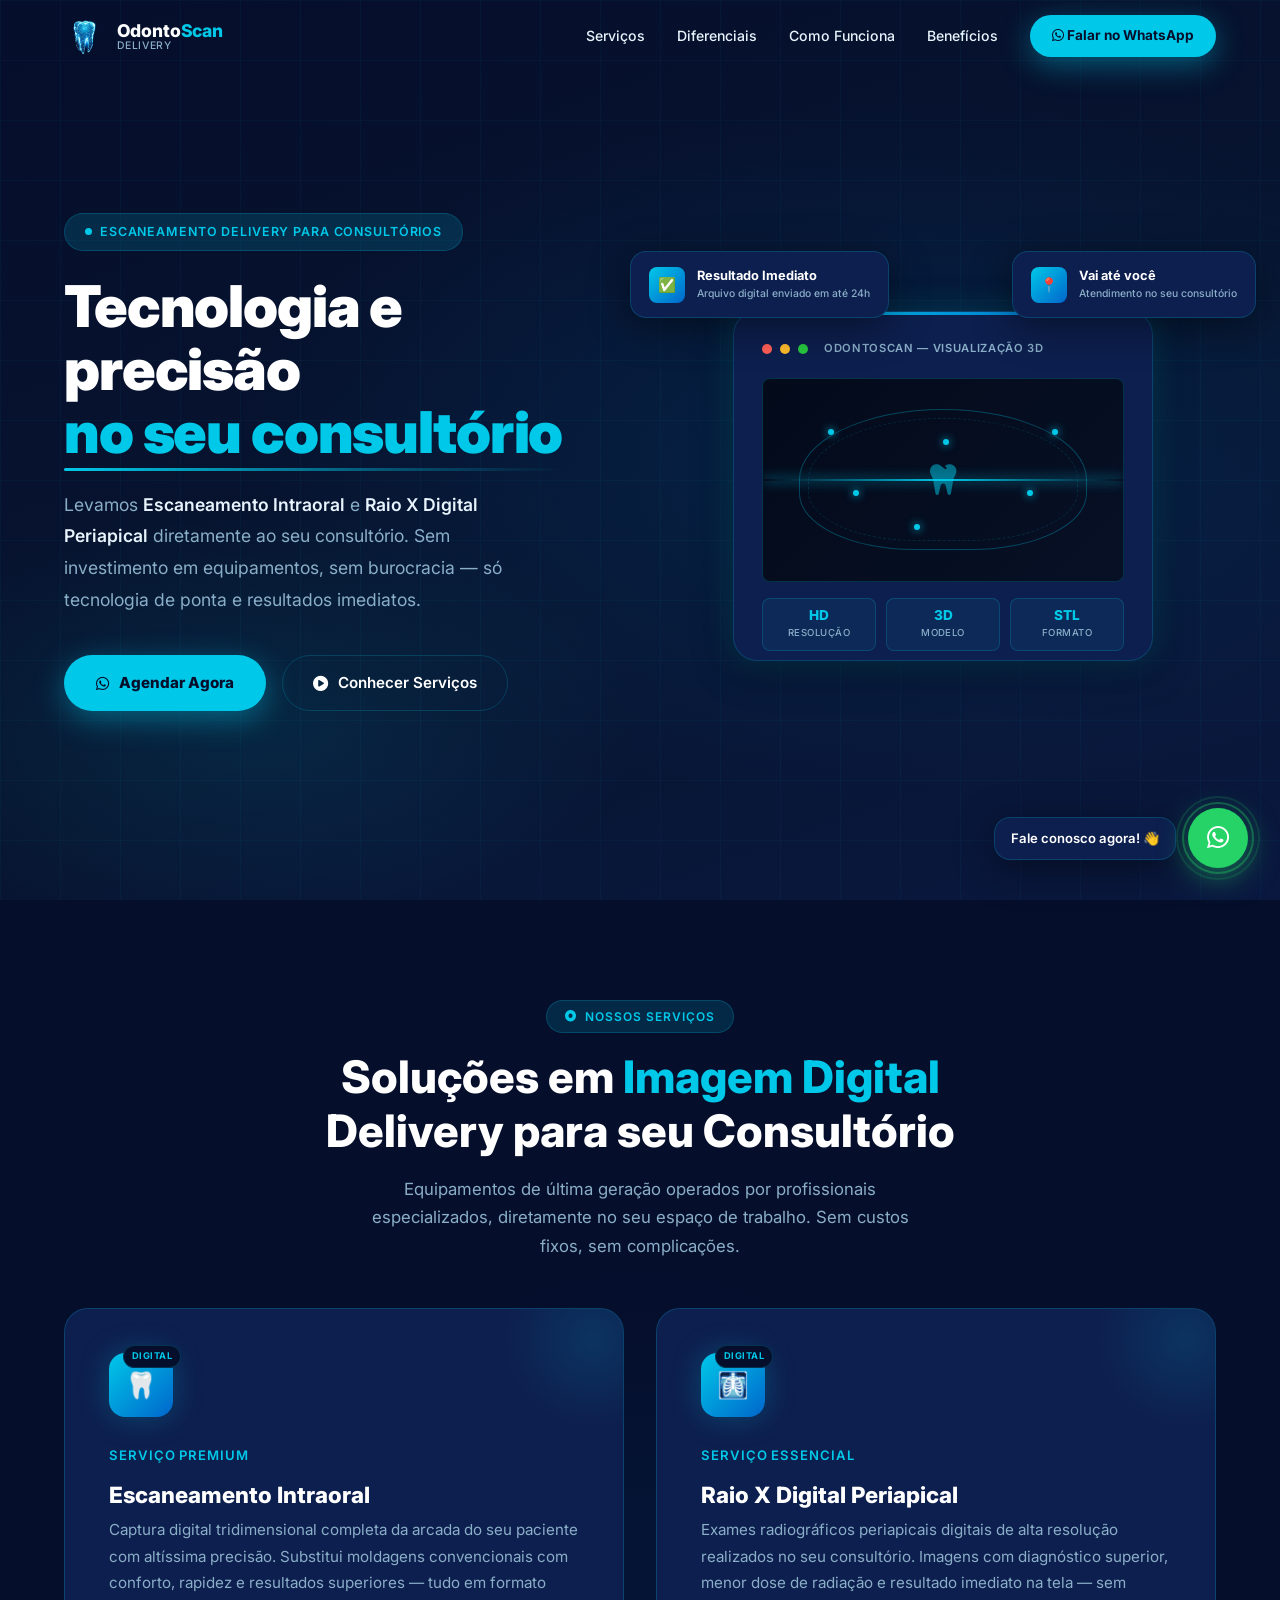
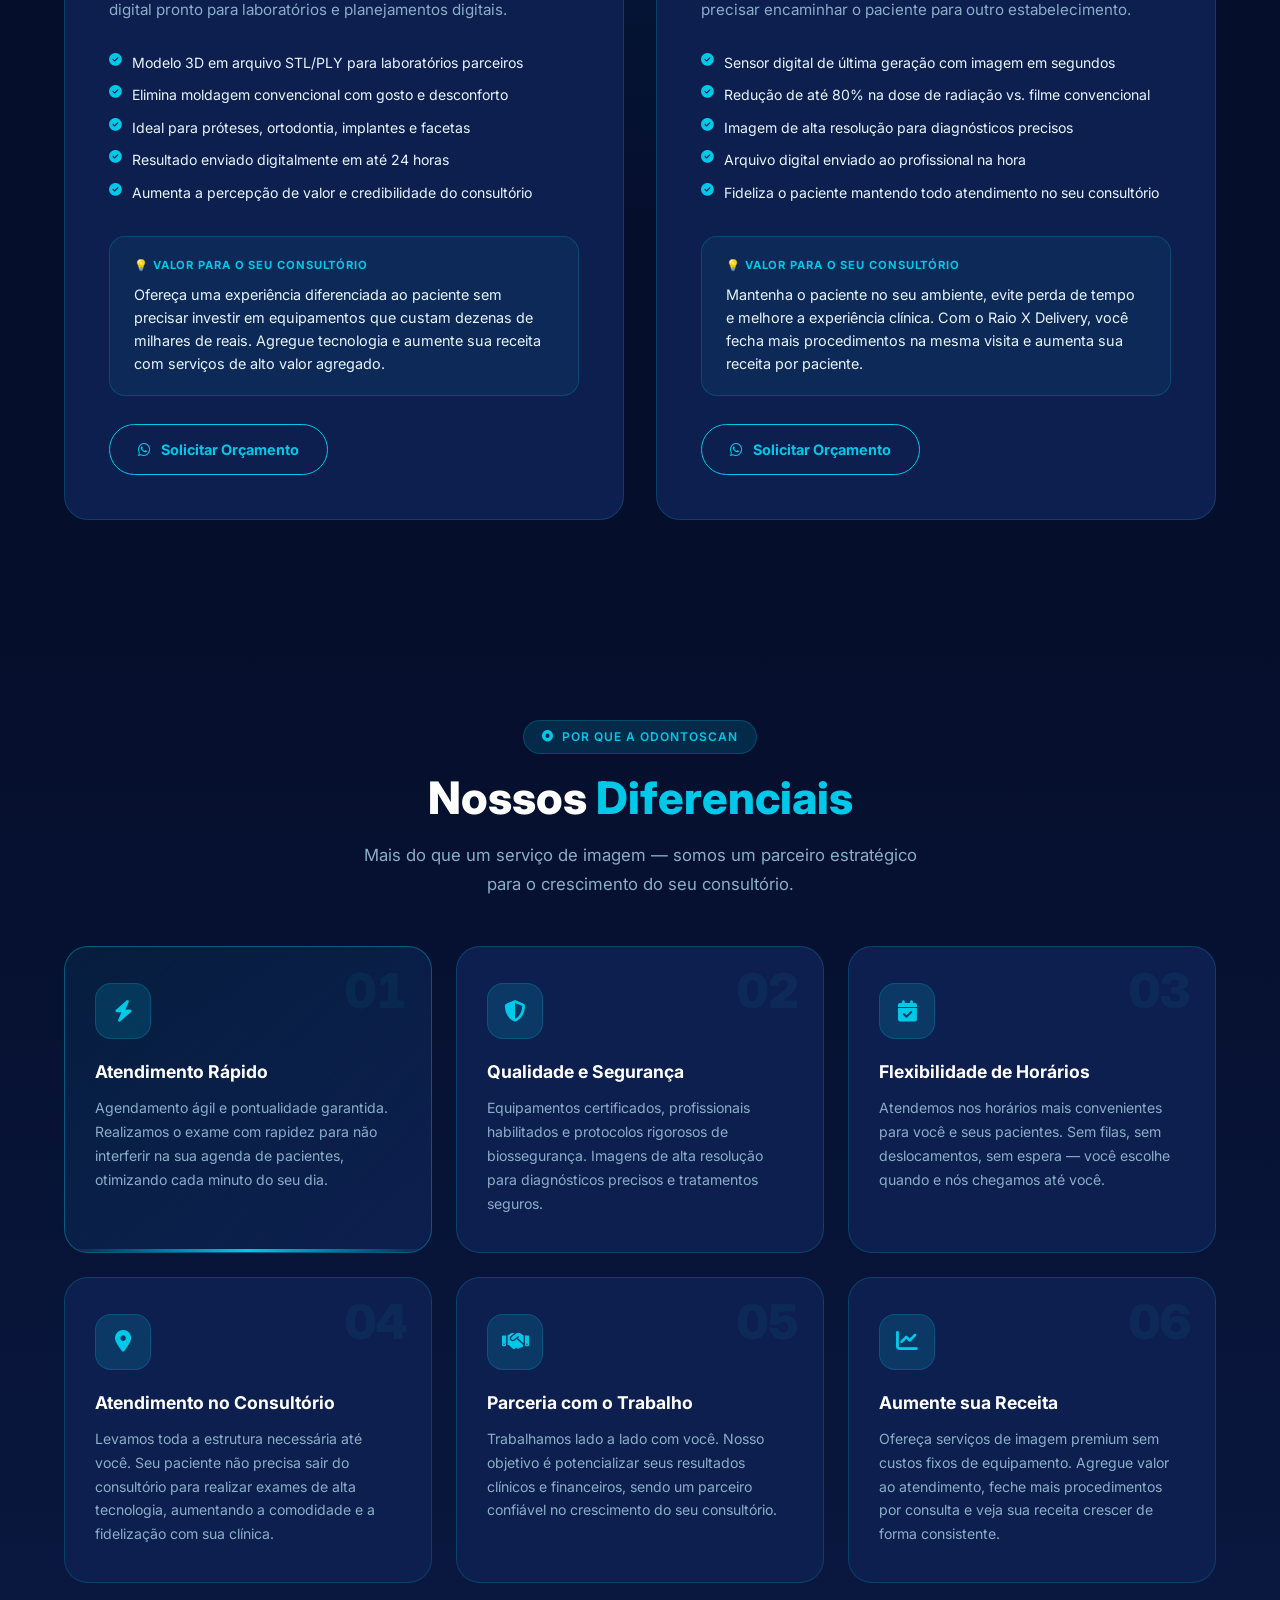
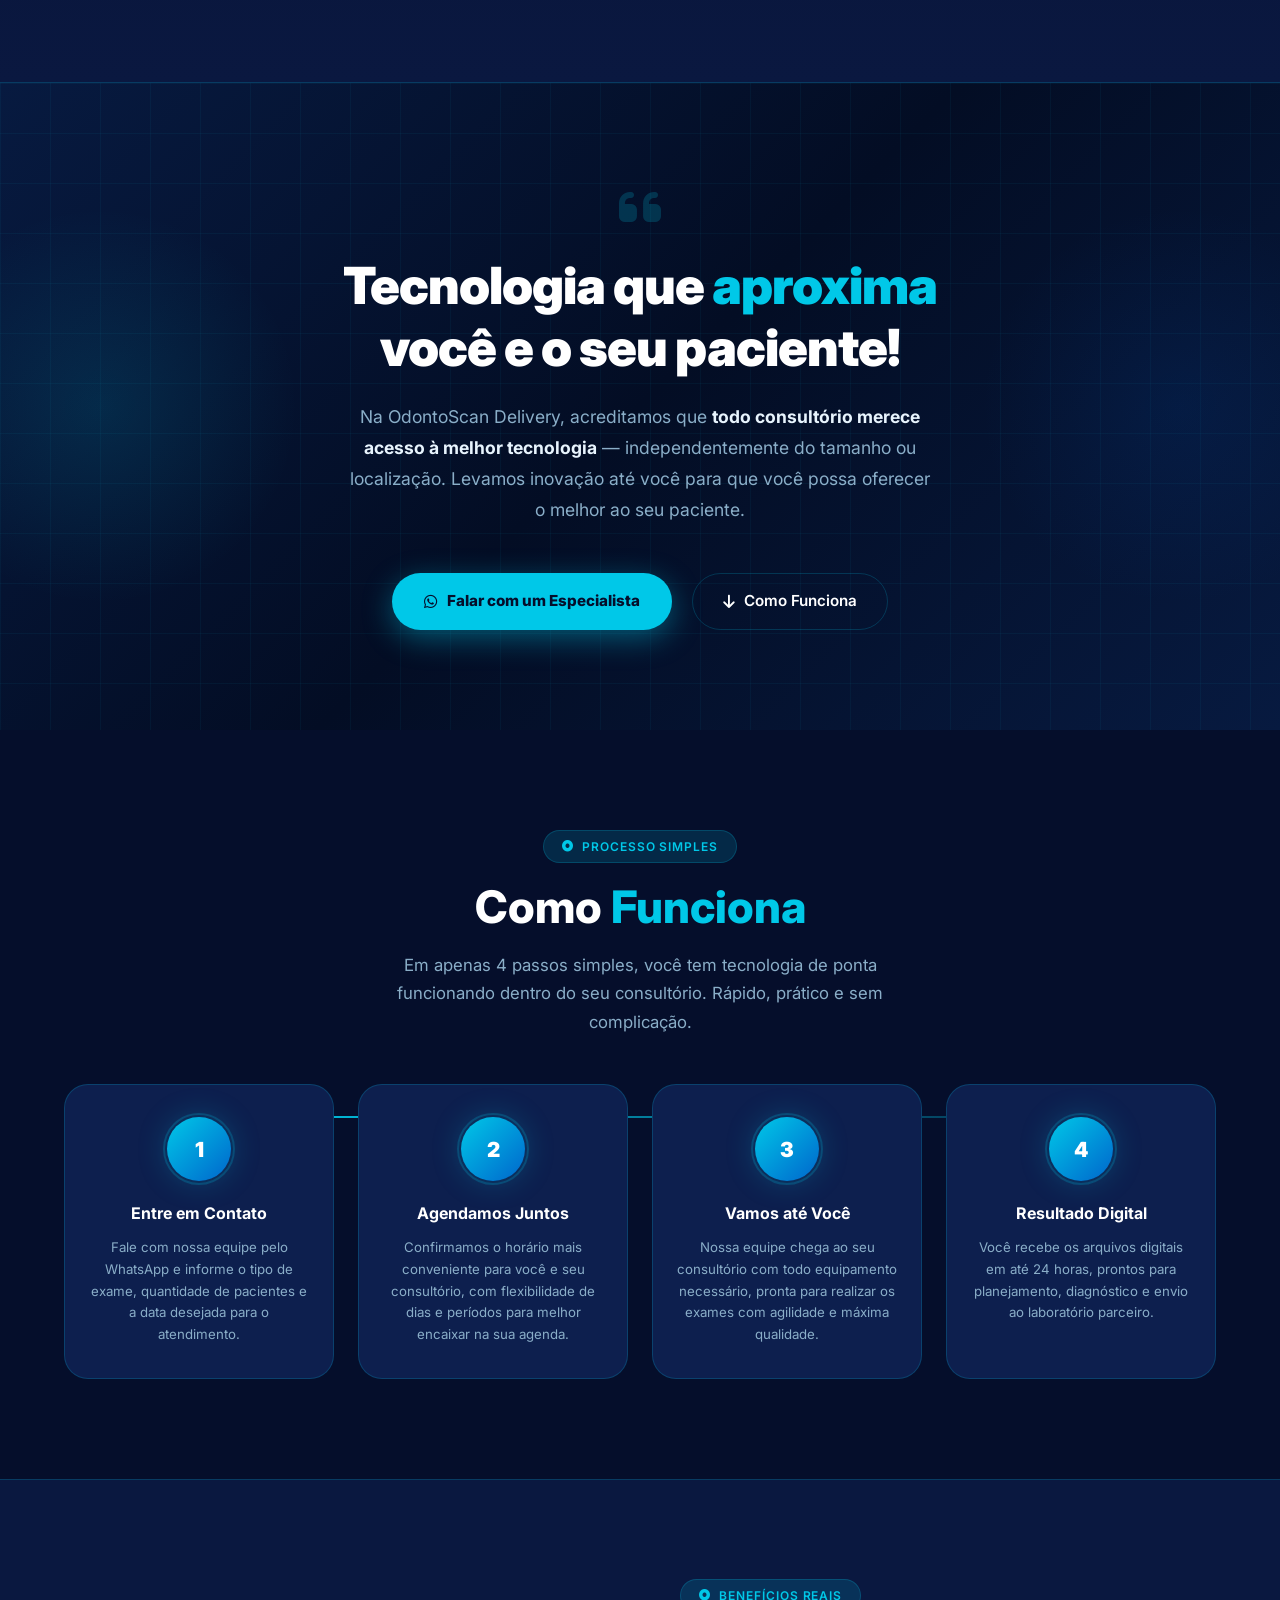
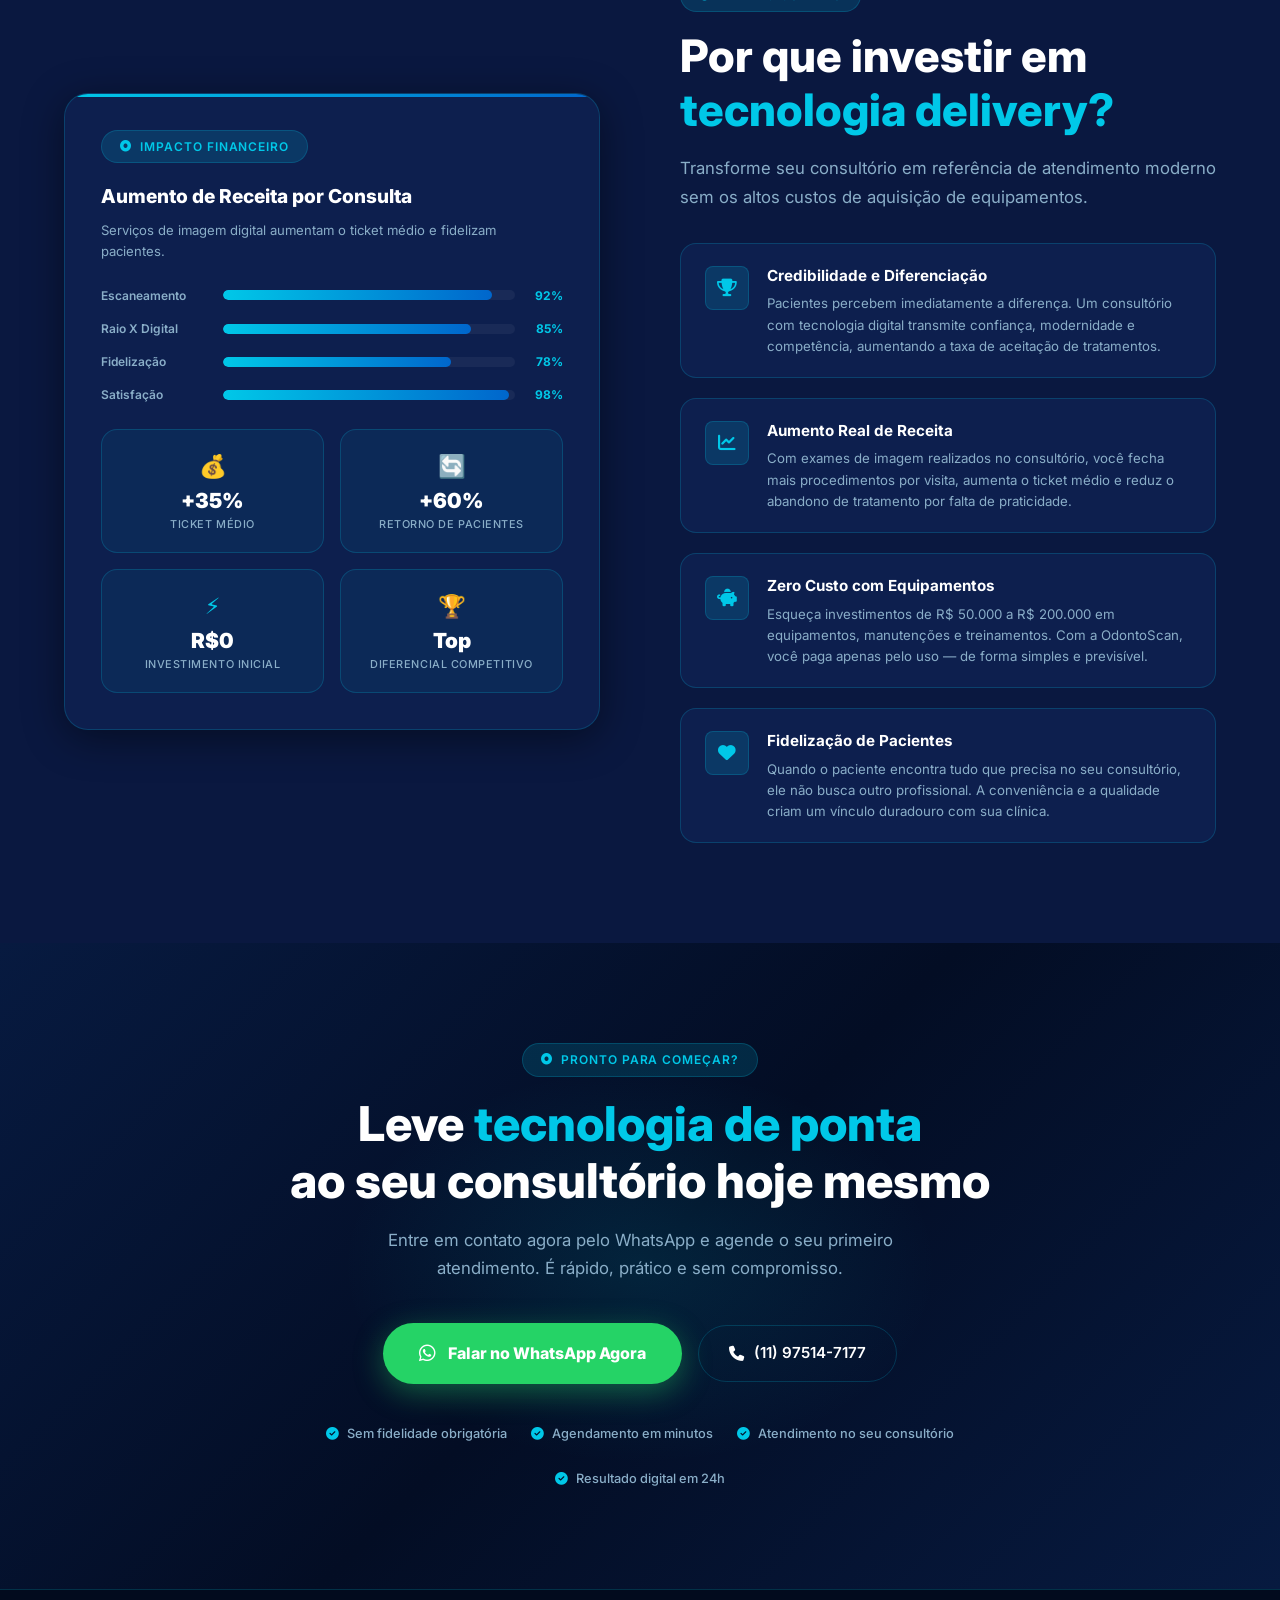
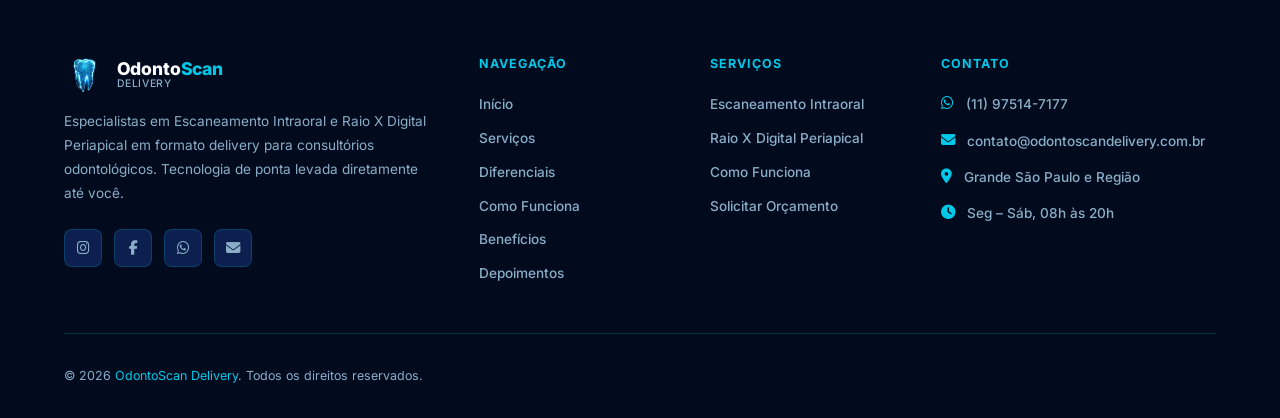
==== commit 74dc9779: "Telas e css ajustadas para melhor responsividade e estética." ====
--- a/index.html
+++ b/index.html
@@ -90,20 +90,6 @@
               <i class="fas fa-play-circle"></i> Conhecer Serviços
             </a>
           </div>
-          <!-- <div class="hero-stats">
-            <div class="stat">
-              <span class="stat-num">+500</span>
-              <span class="stat-label">Atendimentos realizados</span>
-            </div>
-            <div class="stat">
-              <span class="stat-num">24h</span>
-              <span class="stat-label">Resultado digital</span>
-            </div>
-            <div class="stat">
-              <span class="stat-num">100%</span>
-              <span class="stat-label">Satisfação garantida</span>
-            </div>
-          </div> -->
         </div>
 
         <div class="hero-visual">
@@ -529,7 +515,6 @@
   <section id="valor">
     <div class="container">
       <div class="valor-inner">
-
         <div class="valor-visual fade-up">
           <div class="valor-card-main">
             <div class="section-tag"><i class="fas fa-circle-dot"></i> Impacto Financeiro</div>
--- a/style.css
+++ b/style.css
@@ -393,7 +393,7 @@
     .hero-device {
       width: 100%;
       max-width: 420px;
-      aspect-ratio: 4/3;
+      aspect-ratio: 6/5;
       background: var(--clr-navy-card);
       border: 1px solid var(--clr-border);
       border-radius: var(--radius-lg);
@@ -407,8 +407,8 @@
       content: '';
       position: absolute;
 
-      /* VER ESTE COMANDO ABAIXO */
-      inset: absolute;
+      /* VINICIUS - VER ESTE COMANDO ABAIXO */
+      inset: 15px;  
 
       top: 0; left: 0; right: 0;
       height: 3px;
@@ -576,13 +576,14 @@
     }
 
     .hero-float-card.card-1 {
-      bottom: -20px;
+      /* bottom: -60px; */
+      top: -60px;
       left: -40px;
       animation-delay: 0s;
     }
 
     .hero-float-card.card-2 {
-      top: -20px;
+      top: -60px;
       right: -40px;
       animation-delay: 2s;
     }
@@ -1289,7 +1290,10 @@
       margin-top: 2px;
     }
 
-    .valor-item-body {}
+    /* .valor-item-body {
+      flex: 1;
+
+    } */
     .valor-item-title {
       font-size: .95rem;
       font-weight: 700;
